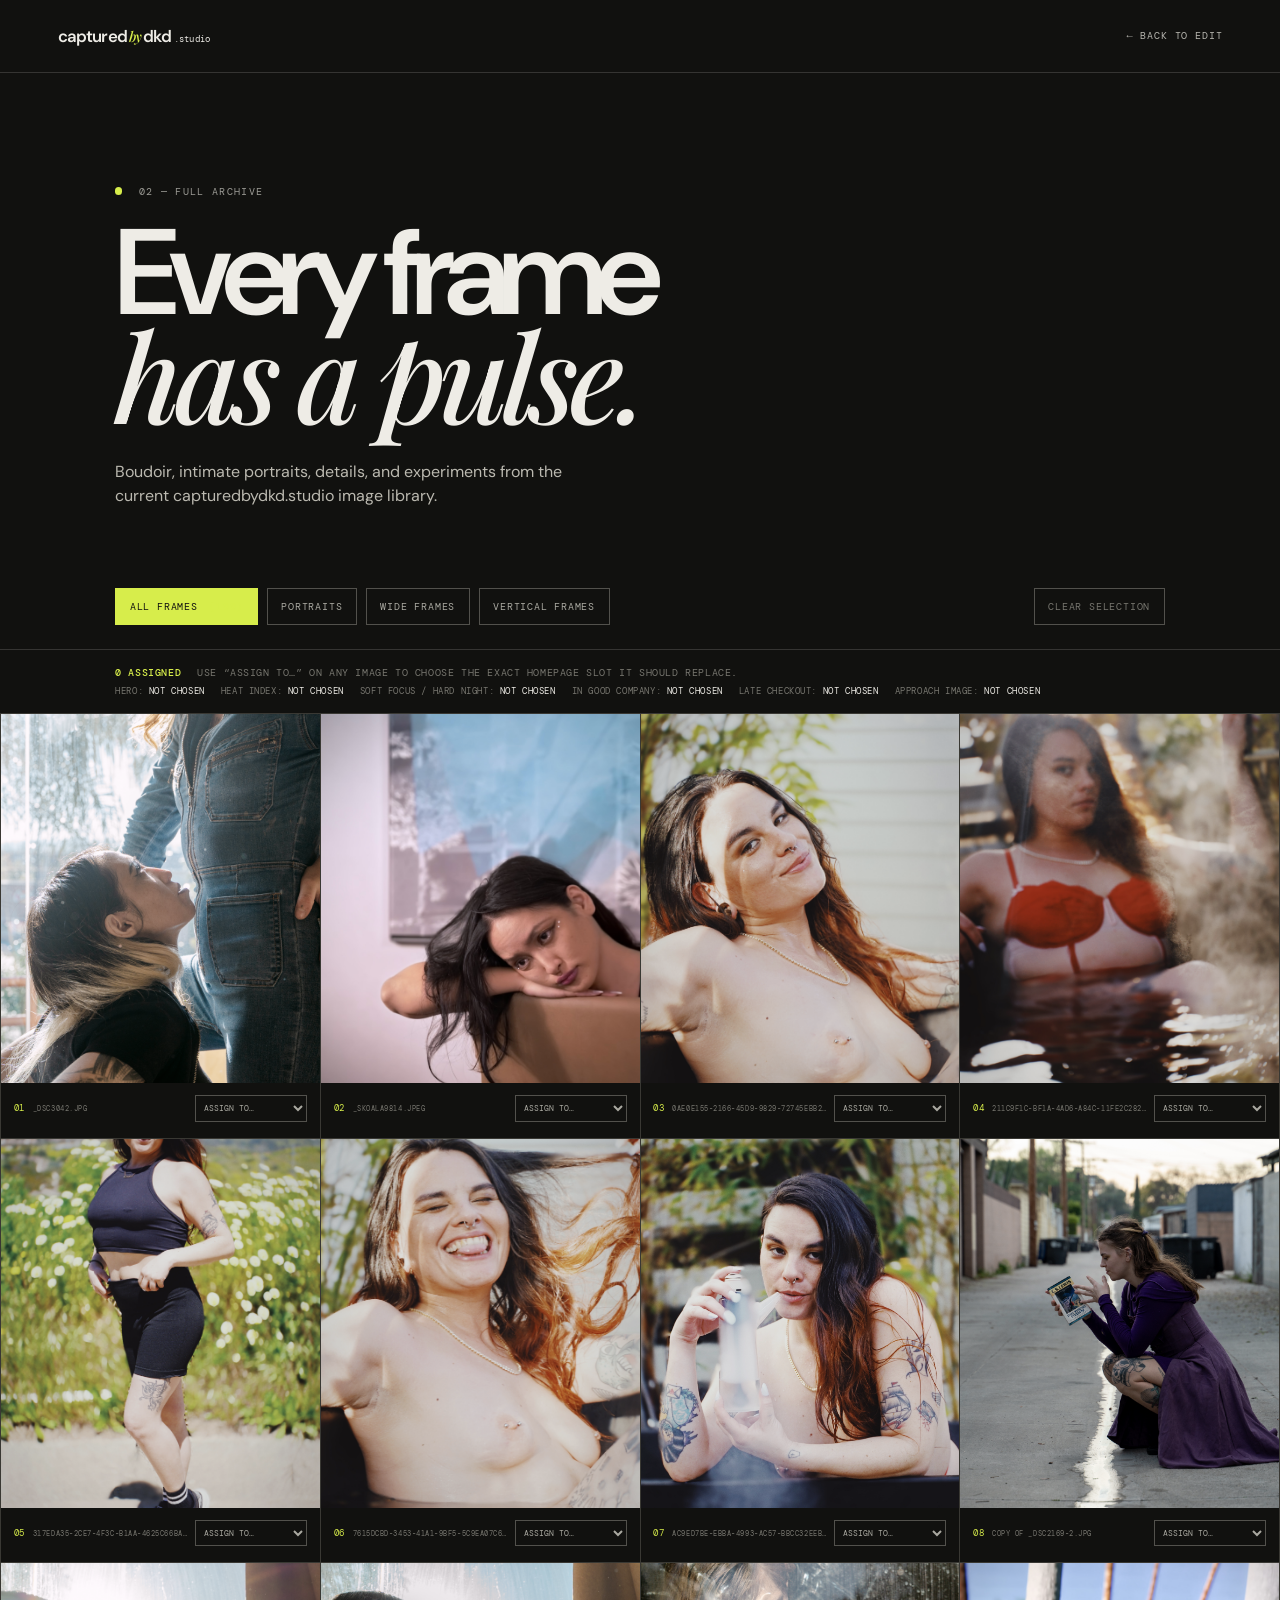
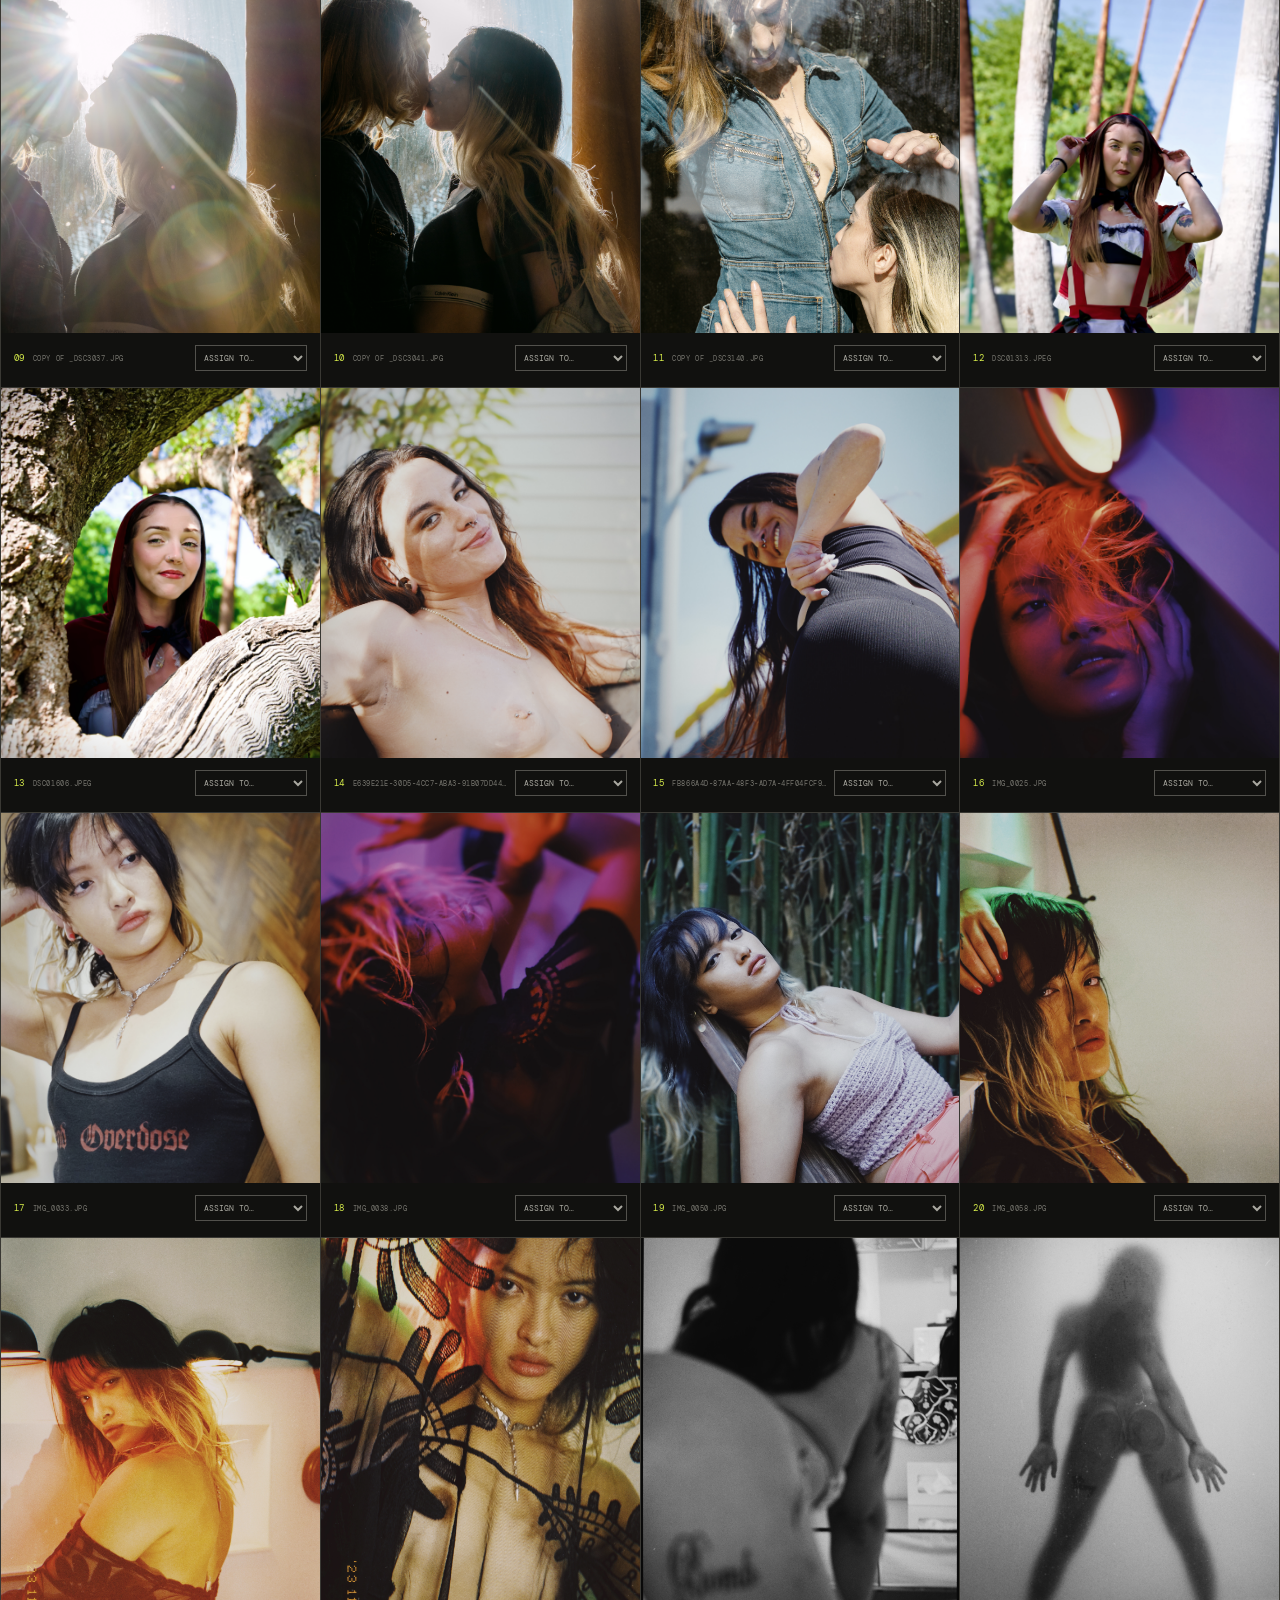
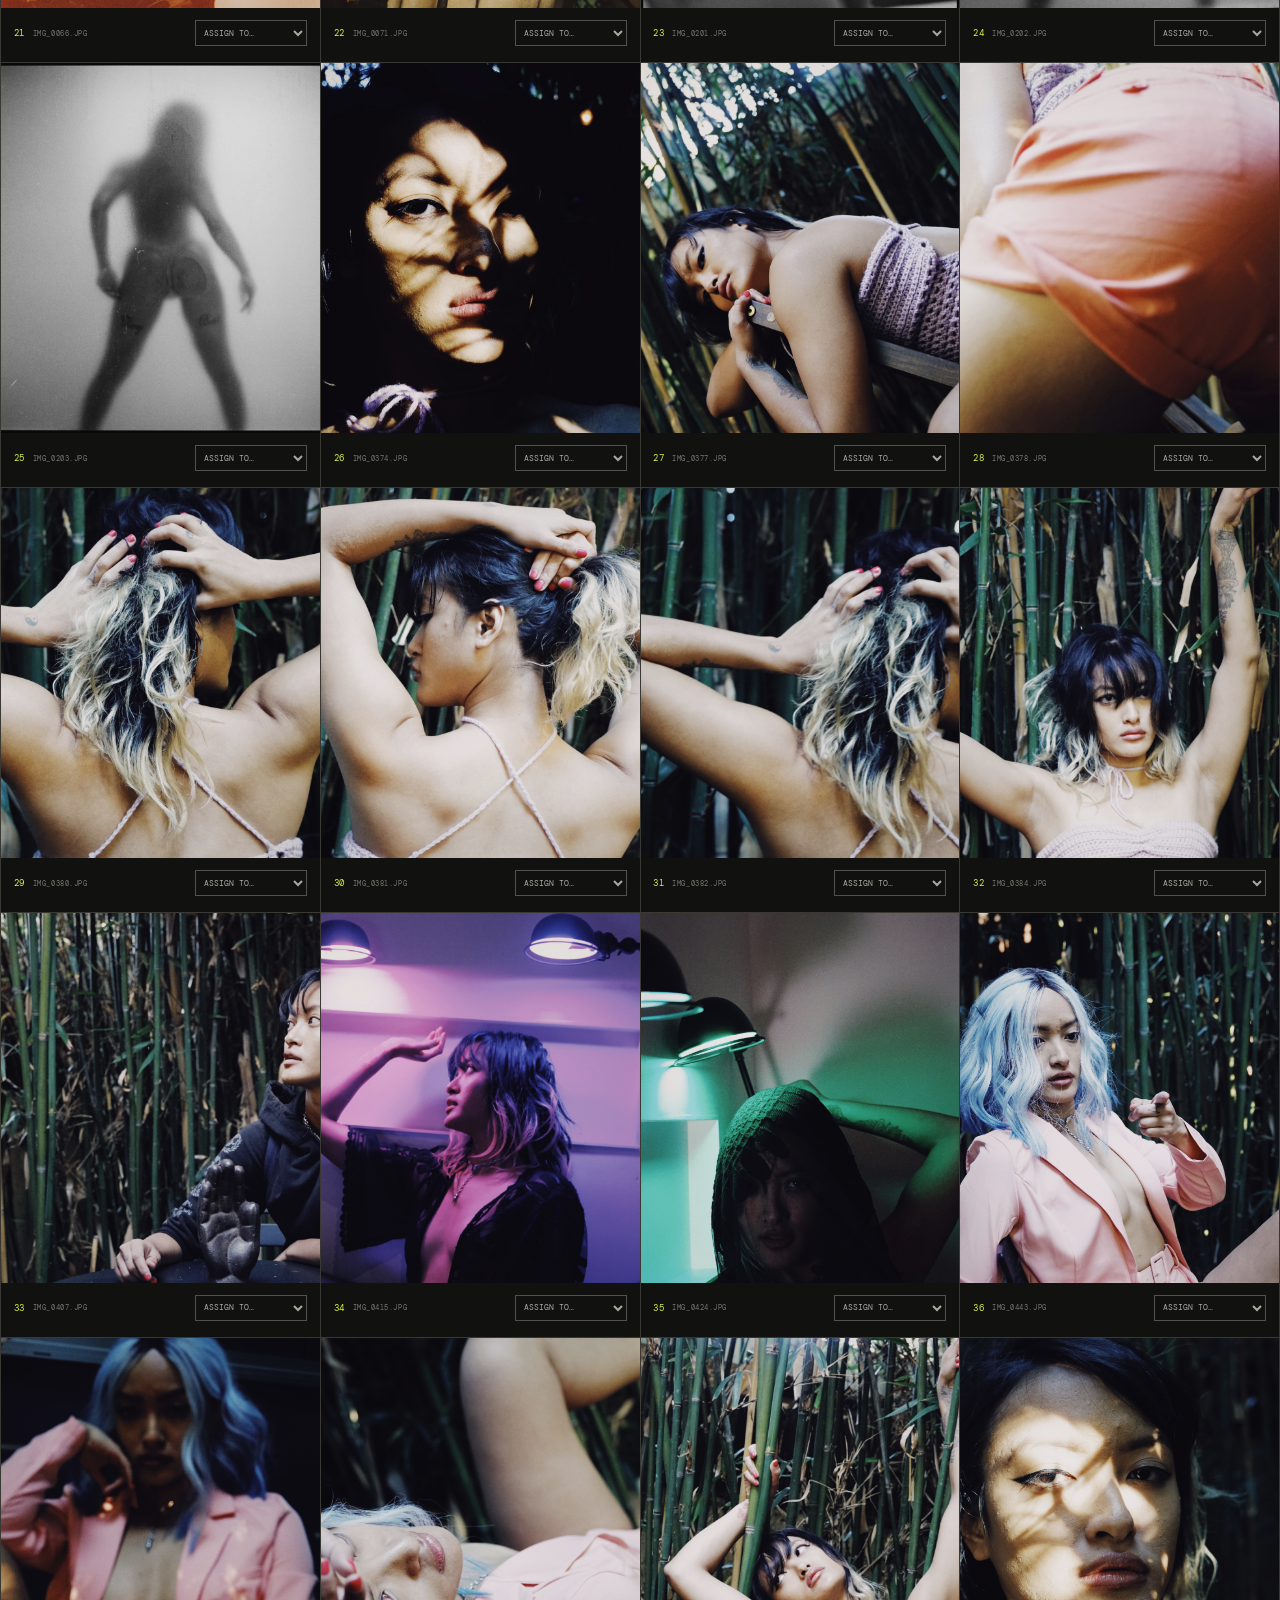
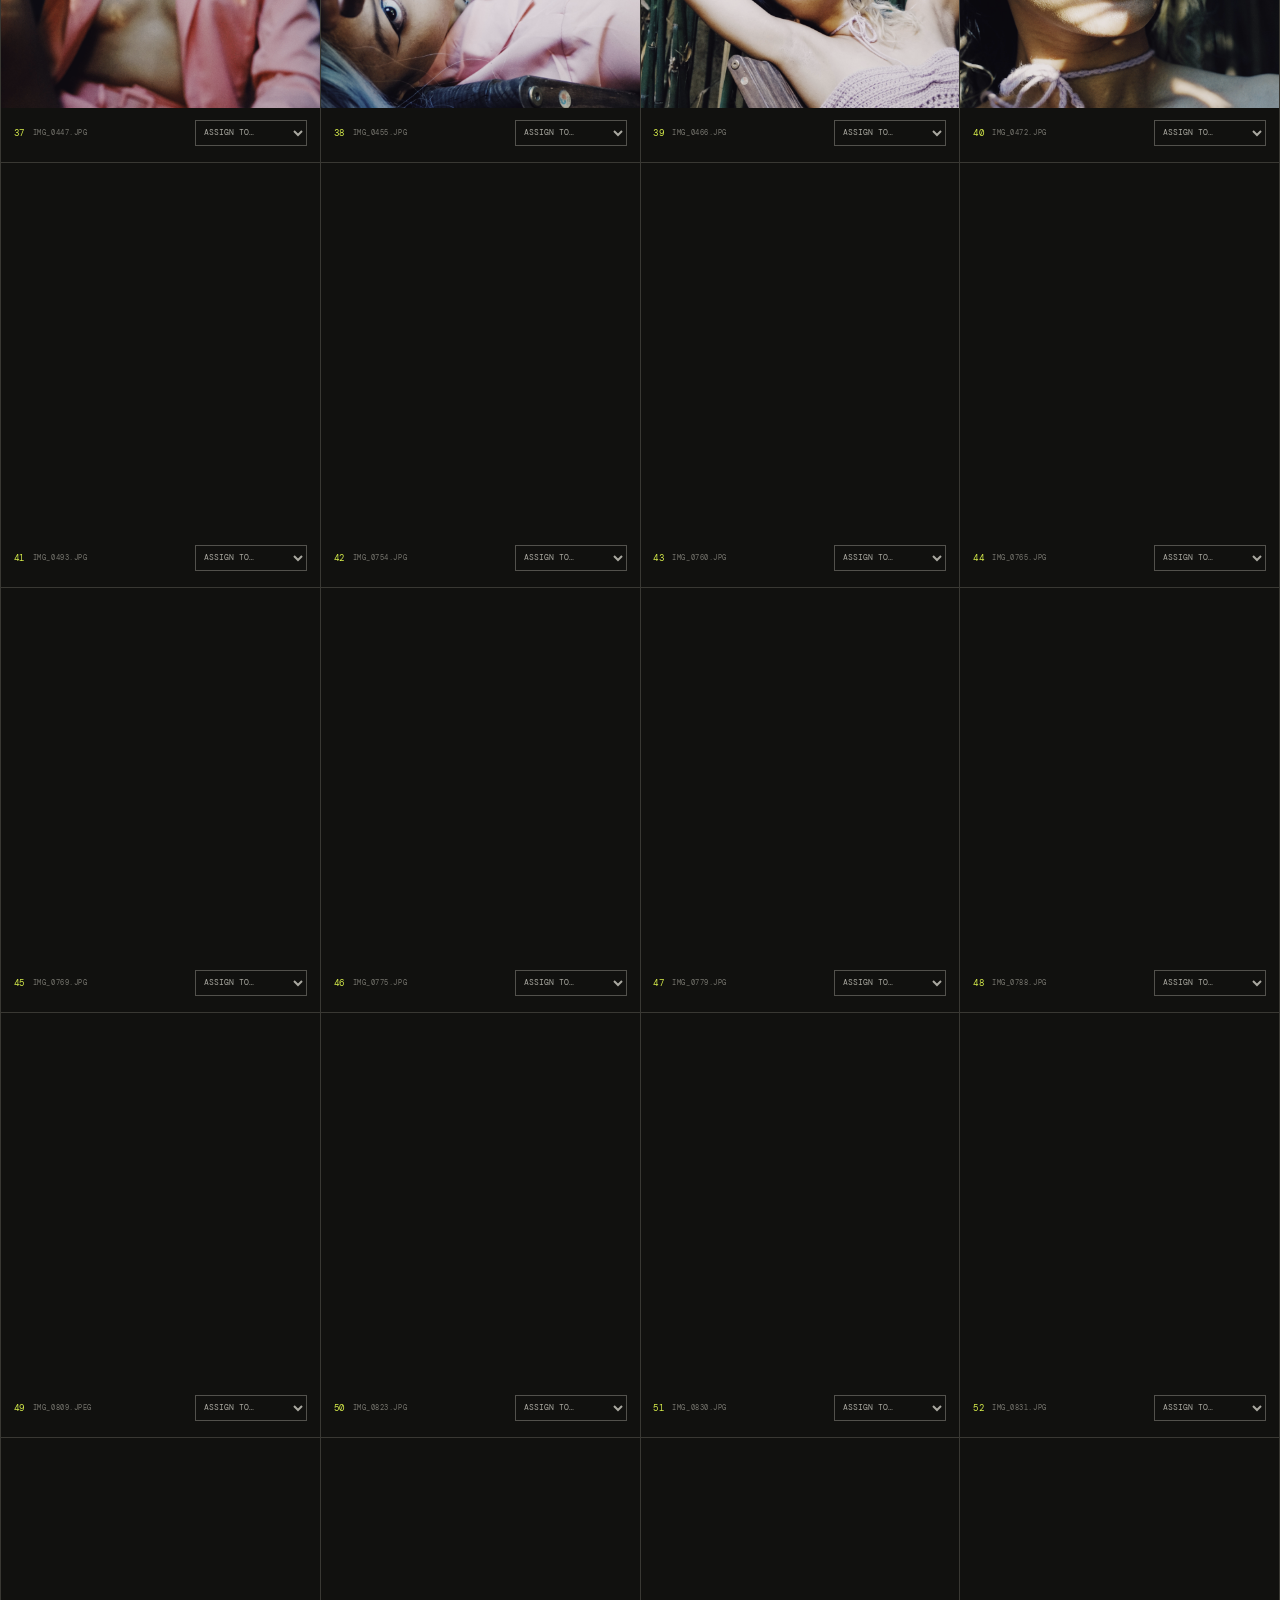
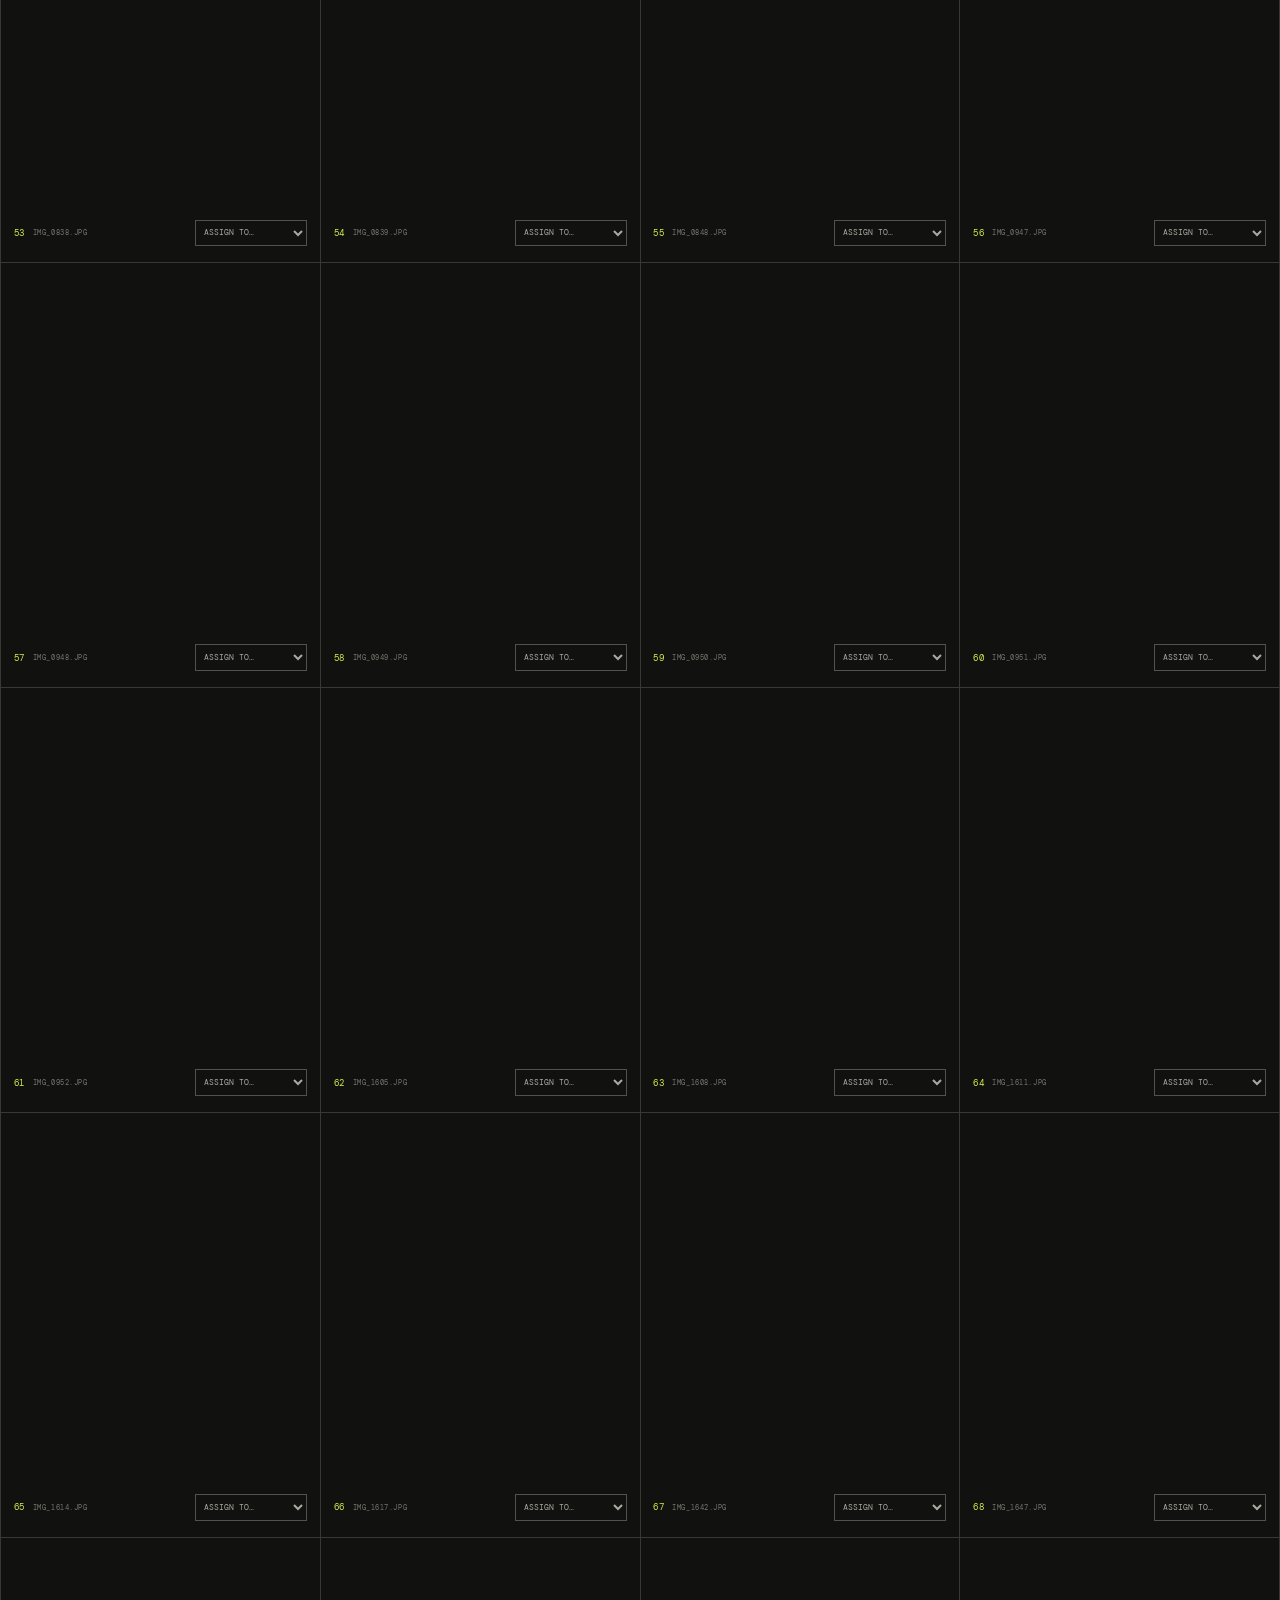
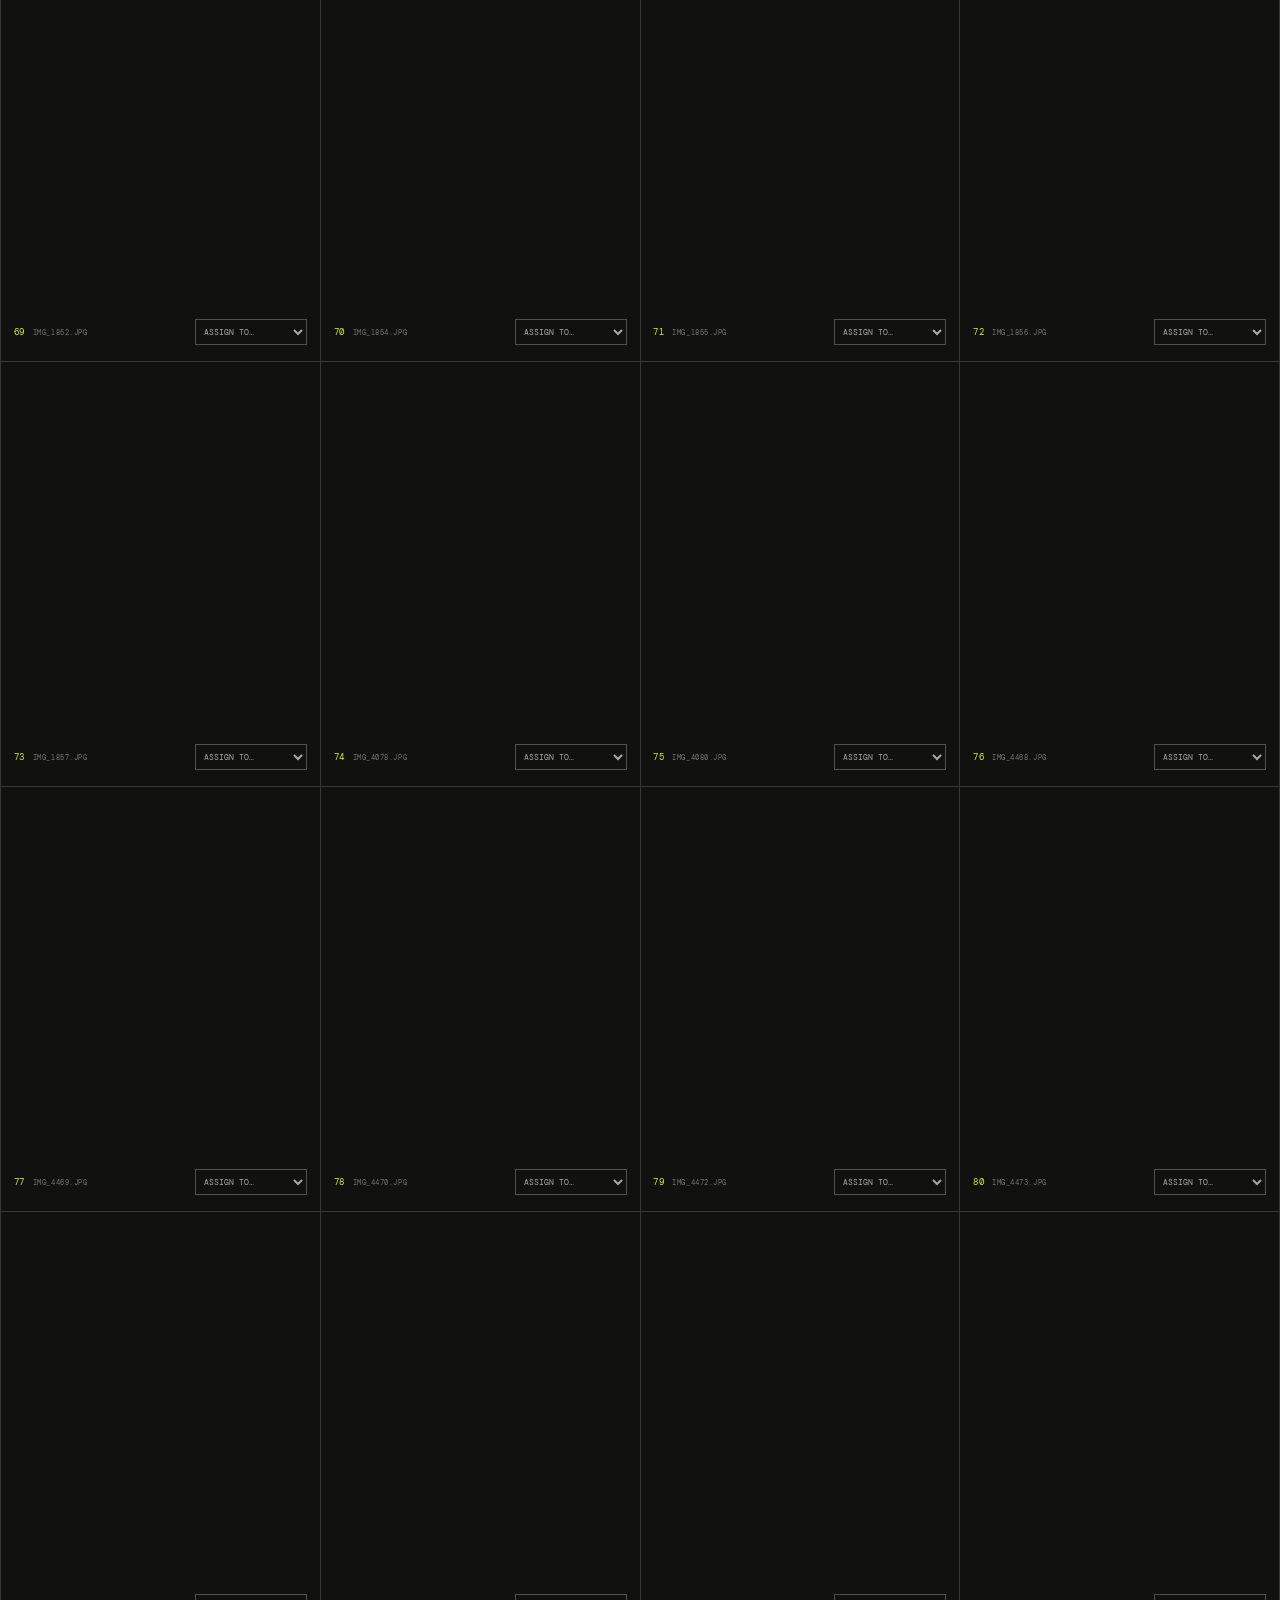
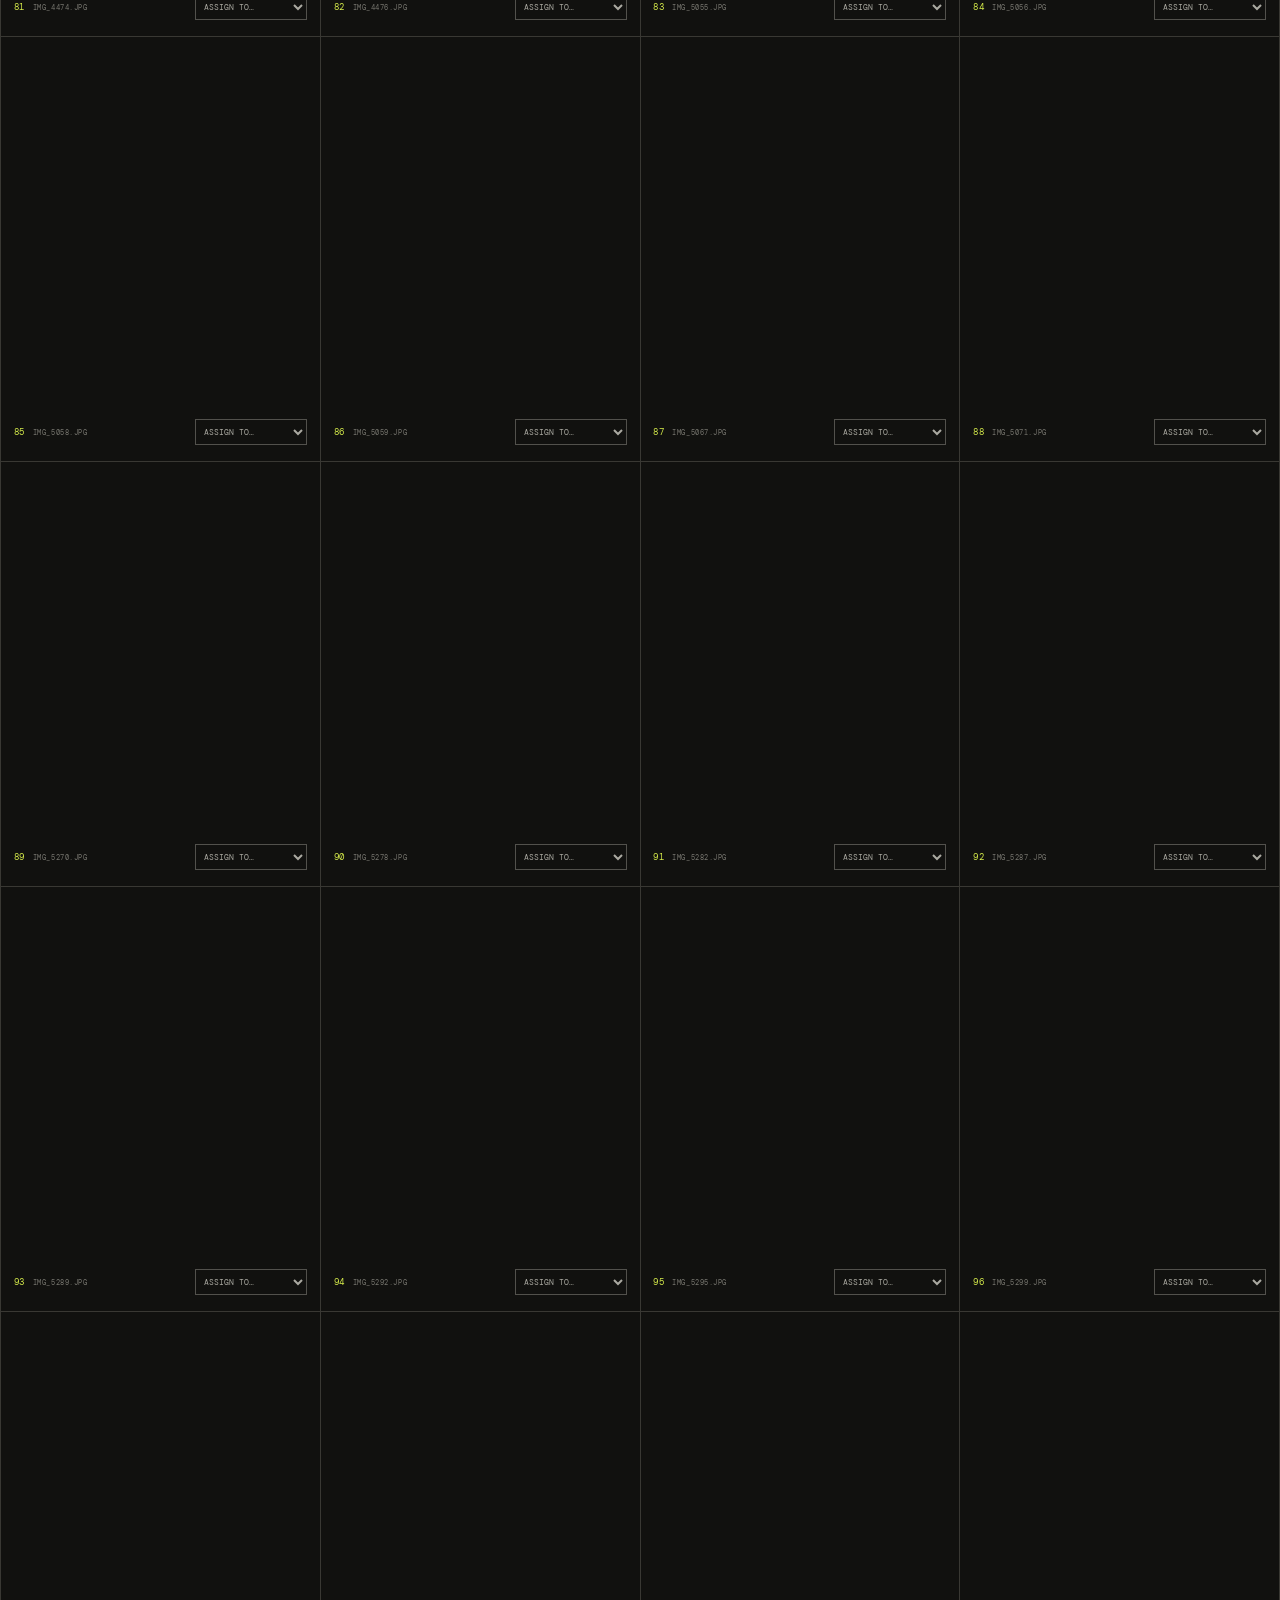
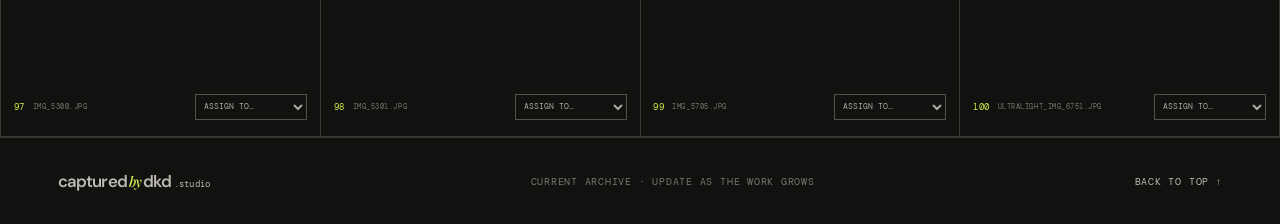
==== archive.html @ b2c1b3ea "Build capturedbydkd photography portfolio Co-authored-by: Copilot App <223556219+Copilot@users.norep" ====
<!doctype html>
<html lang="en">
  <head>
    <meta charset="UTF-8" />
    <meta name="viewport" content="width=device-width, initial-scale=1.0" />
    <meta name="description" content="The full capturedbydkd.studio photography archive." />
    <meta name="theme-color" content="#11110f" />
    <title>Archive — capturedbydkd.studio</title>
    <link rel="preconnect" href="https://fonts.googleapis.com" />
    <link rel="preconnect" href="https://fonts.gstatic.com" crossorigin />
    <link href="https://fonts.googleapis.com/css2?family=DM+Mono:wght@400;500&family=DM+Sans:wght@400;500;600;700&family=Playfair+Display:ital,wght@0,500;0,600;1,500;1,600&display=swap" rel="stylesheet" />
    <link rel="stylesheet" href="styles.css" />
  </head>
  <body class="archive-page">
    <header class="site-header archive-header">
      <a class="wordmark" href="index.html" aria-label="capturedbydkd.studio home"><span>captured</span><em>by</em><span>dkd</span><b>.studio</b></a>
      <a class="archive-back" href="index.html">← Back to edit</a>
    </header>
    <main>
      <section class="archive-intro">
        <p class="eyebrow"><span class="eyebrow-dot"></span> 02 — Full archive</p>
        <h1>Every frame<br /><i>has a pulse.</i></h1>
        <p>Boudoir, intimate portraits, details, and experiments from the current capturedbydkd.studio image library.</p>
      </section>
      <section class="archive-controls" aria-label="Archive filters">
        <button class="filter-button is-active" data-filter="all">All frames <span id="archive-count"></span></button>
        <button class="filter-button" data-filter="portrait">Portraits</button>
        <button class="filter-button" data-filter="wide">Wide frames</button>
        <button class="filter-button" data-filter="vertical">Vertical frames</button>
        <button class="selection-clear" type="button" id="clear-selection">Clear selection</button>
      </section>
      <div class="selection-bar" aria-live="polite"><strong id="selection-count">0 assigned</strong><span>Use “Assign to…” on any image to choose the exact homepage slot it should replace.</span><div id="slot-assignments"></div></div>
      <section id="archive-grid" class="archive-grid" aria-live="polite"></section>
    </main>
    <footer class="site-footer"><a class="wordmark" href="index.html"><span>captured</span><em>by</em><span>dkd</span><b>.studio</b></a><span class="archive-footer-note">Current archive · update as the work grows</span><a class="back-top" href="#">Back to top ↑</a></footer>
    <script src="archive-data.js"></script>
    <script src="archive.js"></script>
  </body>
</html>
---- styles.css ----
:root{--ink:#11110f;--paper:#eeece6;--muted:#9c9b95;--line:rgba(17,17,15,.16);--acid:#d7ed4b;--red:#d94d3d;--sans:"DM Sans",Arial,sans-serif;--mono:"DM Mono",monospace;--serif:"Playfair Display",Georgia,serif}
*{box-sizing:border-box}html{scroll-behavior:smooth}body{margin:0;background:var(--paper);color:var(--ink);font-family:var(--sans)}a{color:inherit;text-decoration:none}button{font:inherit}.skip-link{position:absolute;left:1rem;top:-4rem;z-index:20;padding:.8rem 1rem;background:var(--acid);color:var(--ink)}.skip-link:focus{top:1rem}
.site-header{display:flex;align-items:center;justify-content:space-between;padding:1.55rem 4.5vw;position:absolute;inset:0 0 auto;z-index:10;color:var(--paper);mix-blend-mode:difference}.wordmark{display:inline-flex;align-items:baseline;gap:.12em;font-size:1.05rem;font-weight:600;letter-spacing:-.05em}.wordmark em{color:var(--acid);font-family:var(--serif);font-size:.85em;font-weight:500}.wordmark b{font-family:var(--mono);font-size:.55em;font-weight:400;letter-spacing:.03em;margin-left:.1em}.site-nav{display:flex;align-items:center;gap:2rem;font:.67rem var(--mono);text-transform:uppercase;letter-spacing:.08em}.site-nav a{transition:color .25s ease}.site-nav a:hover,.site-nav a:focus-visible{color:var(--acid)}.nav-cta{border-bottom:1px solid currentColor;padding-bottom:.35rem}.nav-cta span{color:var(--acid);font-size:1rem;margin-left:.3rem}.menu-toggle{display:none;background:none;border:0;color:var(--paper);font:.7rem var(--mono);text-transform:uppercase}.menu-toggle i{display:inline-block;width:1.1rem;height:1px;background:currentColor;vertical-align:middle;margin-left:.5rem}
.hero{position:relative;min-height:100vh;display:grid;grid-template-columns:minmax(0,1fr) minmax(18rem,.85fr);align-items:center;padding:8rem 9vw 5rem;background:var(--ink);color:var(--paper);overflow:hidden}.hero:before{content:"";position:absolute;width:52vw;height:52vw;border:1px solid rgba(238,236,230,.16);border-radius:50%;left:-19vw;top:12%}.hero-copy{position:relative;z-index:2;padding-top:3rem}.eyebrow{font:.65rem var(--mono);text-transform:uppercase;letter-spacing:.13em;color:var(--muted);margin:0 0 1.6rem}.hero .eyebrow{color:#b7b6af}.eyebrow-dot{width:.45rem;height:.45rem;display:inline-block;border-radius:50%;background:var(--acid);margin-right:.55rem}h1,h2,p{margin-top:0}h1{font-size:clamp(4rem,9.5vw,9rem);line-height:.83;letter-spacing:-.08em;font-weight:600;margin-bottom:2rem}h1 i,h2 i{font-family:var(--serif);font-weight:500;letter-spacing:-.06em}.hero-intro{max-width:20rem;color:#bbb9b0;font-size:1rem;line-height:1.55;margin-bottom:2.8rem}.text-link{font:.68rem var(--mono);text-transform:uppercase;letter-spacing:.1em;border-bottom:1px solid #67665f;padding-bottom:.65rem}.text-link span{color:var(--acid);margin-left:.7rem;font-size:1.1rem}.hero-image-wrap{position:relative;height:min(72vh,42rem);z-index:1}.hero-image{width:100%;height:100%;background:linear-gradient(120deg,rgba(20,18,18,.25),rgba(20,18,18,.02)),url("assets/archive/DSC01313.jpeg") center/cover;filter:saturate(.8)}.hero-image-note{position:absolute;right:-2.3rem;bottom:1.5rem;color:var(--paper);font:.6rem/1.6 var(--mono);letter-spacing:.08em;text-transform:uppercase;transform:rotate(90deg);transform-origin:right bottom}.hero-image-note span{color:#bbb9b0}.hero-stamp{position:absolute;right:3.8vw;bottom:2.8rem;color:var(--acid);font:1.4rem/.8 var(--serif);font-style:italic;text-align:center;transform:rotate(-12deg)}.hero-stamp span{font:.55rem var(--mono);font-style:normal;letter-spacing:.1em}
.ticker{overflow:hidden;background:var(--acid);color:var(--ink);white-space:nowrap;padding:.85rem 0}.ticker-track{width:max-content;display:flex;align-items:center;gap:2rem;animation:marquee 26s linear infinite;font:.67rem var(--mono);letter-spacing:.13em}.ticker-track b{font-size:1rem;font-weight:400}@keyframes marquee{to{transform:translateX(-50%)}}
.section{padding:9rem 9vw}.work-section{background:var(--paper)}.section-heading{display:grid;grid-template-columns:1fr 1.5fr .8fr;align-items:end;gap:3rem;margin-bottom:4.5rem}h2{font-size:clamp(2.6rem,5.5vw,5.6rem);line-height:.92;letter-spacing:-.075em;font-weight:600;margin:0}.section-deck{max-width:15rem;color:#65645e;font-size:.95rem;line-height:1.5;margin:0 0 .4rem}.gallery-grid{display:grid;grid-template-columns:.9fr 1.35fr;gap:5rem 1.5rem;align-items:start}.gallery-card{display:block}.gallery-card--wide{margin-top:7rem}.gallery-card--offset{margin-top:1rem}.gallery-card--square{width:75%}.gallery-image{position:relative;overflow:hidden;background-position:center;background-size:cover;filter:saturate(.78);transition:transform .6s cubic-bezier(.2,.8,.2,1),filter .4s ease}.gallery-card:hover .gallery-image,.gallery-card:focus-visible .gallery-image{transform:scale(.98);filter:saturate(1)}.gallery-card--tall .gallery-image{aspect-ratio:.75}.gallery-card--wide .gallery-image{aspect-ratio:1.55}.gallery-card--square .gallery-image{aspect-ratio:1}.image-01{background-image:url("assets/archive/IMG_0025.JPG")}.image-02{background-image:url("assets/archive/IMG_0202.JPG")}.image-03{background-image:url("assets/archive/IMG_1647.JPG")}.image-04{background-image:url("assets/archive/IMG_5059.JPG")}.gallery-meta{display:grid;grid-template-columns:2rem 1fr auto;gap:.5rem;align-items:baseline;padding-top:1rem;border-top:1px solid var(--line);margin-top:.8rem}.gallery-meta span,.gallery-meta small,.gallery-note,.approach-details span{font:.59rem var(--mono);text-transform:uppercase;letter-spacing:.07em;color:#77766f}.gallery-meta strong{font-size:.9rem;font-weight:600}.gallery-meta small{text-align:right}.gallery-note{margin:4rem 0 0;color:#77766f}.gallery-note span{color:var(--red)}
.approach-section{display:grid;grid-template-columns:.5fr 1.2fr .8fr;gap:2rem;background:#d7d4cb}.approach-index{font:.7rem var(--mono);color:#77766f}.approach-content h2{margin-bottom:3rem}.approach-body{max-width:28rem;display:grid;grid-template-columns:1.25fr 1fr;gap:2.4rem;color:#5e5d57;line-height:1.5;font-size:.95rem}.approach-body .lead{color:var(--ink);font-size:1.15rem;line-height:1.4}.approach-details{margin-top:4rem;display:flex;gap:2rem;flex-wrap:wrap}.approach-details div{display:grid;gap:.4rem}.approach-details strong{font-size:.75rem;font-weight:600}.approach-image{min-height:32rem;background:url("assets/archive/IMG_0949.JPG") center/cover;filter:grayscale(1)}
.links-section{display:grid;grid-template-columns:.8fr 1.2fr;gap:8vw}.link-list{border-top:1px solid var(--line)}.content-link{display:grid;grid-template-columns:2.5rem 1fr 1rem;gap:1rem;padding:1.5rem 0;border-bottom:1px solid var(--line);align-items:center}.content-link>span{font:.6rem var(--mono);color:#77766f}.content-link strong{display:block;font-size:1rem;margin-bottom:.28rem}.content-link small{color:#77766f;font:.65rem var(--mono)}.content-link>b{font-size:1rem;font-weight:400}.placeholder-link{cursor:not-allowed}.placeholder-link>b,.placeholder-link strong{color:#77766f}
.contact-section{position:relative;overflow:hidden;padding:9rem 9vw 8rem;background:var(--ink);color:var(--paper)}.contact-section .eyebrow{color:#b7b6af}.contact-section h2{position:relative;z-index:1;max-width:52rem;margin-bottom:2.2rem}.contact-section>p:not(.eyebrow):not(.contact-note){position:relative;z-index:1;max-width:22rem;color:#bbb9b0;line-height:1.5}.contact-orbit{position:absolute;width:45rem;height:45rem;border:1px solid rgba(238,236,230,.16);border-radius:50%;right:-12rem;top:-7rem}.contact-orbit:after{content:"";position:absolute;inset:4rem;border:1px solid rgba(238,236,230,.1);border-radius:50%}.button{display:inline-flex;gap:1rem;align-items:center;margin-top:1.5rem;padding:1rem 1.2rem;font:.68rem var(--mono);text-transform:uppercase;letter-spacing:.1em}.button-light{position:relative;z-index:1;background:var(--acid);color:var(--ink);transition:transform .25s ease,background .25s ease}.button-light:hover,.button-light:focus-visible{transform:translateY(-3px);background:#efff82}.button span{font-size:1rem}.contact-note{position:absolute;right:9vw;bottom:8rem;color:#77766f;font:.63rem/1.5 var(--mono)}.site-footer{display:flex;justify-content:space-between;align-items:center;padding:2rem 4.5vw;background:var(--ink);color:#bbb9b0;border-top:1px solid rgba(238,236,230,.16)}.footer-brand{display:flex;align-items:center;gap:.55rem;color:#77766f;font:.55rem var(--mono);letter-spacing:.08em;text-transform:uppercase}.footer-brand img{width:1.55rem;height:1.55rem;object-fit:contain;filter:invert(1);opacity:.75}.footer-meta{display:flex;gap:2rem;color:#77766f;font:.6rem var(--mono);text-transform:uppercase;letter-spacing:.08em}.back-top{font:.6rem var(--mono);text-transform:uppercase;letter-spacing:.08em}
@media(max-width:800px){.site-header{padding:1.25rem 1.25rem}.menu-toggle{display:block;position:relative;z-index:12}.site-nav{display:none;position:absolute;inset:0;min-height:100vh;background:var(--ink);padding:7rem 1.25rem 2rem;flex-direction:column;align-items:flex-start;gap:1.6rem;font-size:.8rem}.site-nav.is-open{display:flex}.hero{display:block;min-height:auto;padding:8rem 1.25rem 4rem}.hero:before{width:80vw;height:80vw;left:-40vw;top:5%}.hero-copy{padding-top:3rem}h1{font-size:clamp(4rem,18vw,7rem)}.hero-image-wrap{height:67vh;margin-top:4rem}.hero-image-note{right:-1.5rem}.hero-stamp{right:1.2rem;bottom:1.4rem}.section{padding:5rem 1.25rem}.section-heading,.approach-section,.links-section{display:block}.section-heading h2{margin-bottom:1.6rem}.gallery-grid{display:block}.gallery-card,.gallery-card--square{width:100%;margin:0 0 3.5rem}.gallery-card--wide{margin-top:0}.gallery-meta{grid-template-columns:2rem 1fr}.gallery-meta small{grid-column:2;text-align:left}.approach-index{margin-bottom:2rem}.approach-body{display:block}.approach-body .lead{margin-bottom:1.5rem}.approach-details{margin-top:2.5rem;display:grid;gap:1rem}.approach-image{min-height:24rem;margin-top:3rem}.links-section h2{margin-bottom:3rem}.contact-section{padding:5rem 1.25rem 7rem}.contact-note{position:static;margin-top:3rem}.contact-orbit{width:28rem;height:28rem;right:-14rem;top:8rem}.site-footer{align-items:flex-start;flex-direction:column;gap:1.4rem;padding:1.5rem 1.25rem}.footer-meta{flex-direction:column;gap:.45rem}}
@media(prefers-reduced-motion:reduce){html{scroll-behavior:auto}*,*::before,*::after{animation-duration:.01ms!important;transition-duration:.01ms!important}}

.archive-page{background:var(--ink);color:var(--paper)}.archive-header{position:relative;mix-blend-mode:normal}.archive-back{font:.65rem var(--mono);letter-spacing:.08em;text-transform:uppercase;color:#b7b6af}.archive-back:hover,.archive-back:focus-visible{color:var(--acid)}.archive-intro{padding:7rem 9vw 4rem;border-top:1px solid rgba(238,236,230,.16)}.archive-intro h1{max-width:45rem;margin-bottom:1.6rem}.archive-intro>p:last-child{max-width:28rem;color:#bbb9b0;line-height:1.5}.archive-controls{display:flex;gap:.55rem;flex-wrap:wrap;padding:0 9vw 1.5rem;border-bottom:1px solid rgba(238,236,230,.16)}.filter-button,.selection-clear{border:1px solid #52514c;background:transparent;color:#aaa9a1;padding:.7rem .85rem;font:.62rem var(--mono);letter-spacing:.08em;text-transform:uppercase;cursor:pointer}.filter-button span{color:var(--acid);margin-left:.3rem}.filter-button:hover,.filter-button:focus-visible,.filter-button.is-active{background:var(--acid);border-color:var(--acid);color:var(--ink)}.selection-clear{margin-left:auto;color:#77766f}.selection-clear:hover,.selection-clear:focus-visible{color:var(--paper);border-color:var(--paper)}.selection-bar{display:grid;grid-template-columns:auto 1fr;gap:.35rem 1rem;padding:1rem 9vw;color:#77766f;font:.62rem var(--mono);text-transform:uppercase;letter-spacing:.06em}.selection-bar strong{color:var(--acid);font-weight:500}.selection-bar span{align-self:center}.selection-bar div{grid-column:1/-1;display:flex;gap:1rem;flex-wrap:wrap;color:#77766f}.selection-bar div span{font-size:.56rem}.selection-bar div b{color:var(--paper);font-weight:400}.archive-grid{display:grid;grid-template-columns:repeat(4,1fr);gap:1px;background:#393833;padding:1px}.archive-card{margin:0;background:var(--ink);overflow:hidden}.archive-card.is-selected{outline:2px solid var(--acid);outline-offset:-2px}.archive-card img{display:block;width:100%;aspect-ratio:1/1.16;object-fit:cover;filter:saturate(.8);transition:filter .3s ease,transform .5s ease}.archive-card:hover img{filter:saturate(1);transform:scale(1.025)}.archive-card figcaption{display:grid;grid-template-columns:auto 1fr auto;gap:.5rem;align-items:center;padding:.75rem .8rem 1rem;color:#77766f;font:.56rem var(--mono);text-transform:uppercase;letter-spacing:.06em}.archive-card figcaption span{color:var(--acid)}.archive-card figcaption small{overflow:hidden;text-overflow:ellipsis;white-space:nowrap}.archive-card figcaption select{max-width:7rem;border:1px solid #52514c;background:var(--ink);color:#aaa9a1;padding:.35rem .25rem;font:.52rem var(--mono);text-transform:uppercase;cursor:pointer}.archive-footer-note{color:#77766f;font:.6rem var(--mono);text-transform:uppercase;letter-spacing:.08em}
.stories-section{background:#d7d4cb}.story-grid{display:grid;grid-template-columns:1.35fr .8fr .8fr;gap:1rem}.story-card{display:flex;flex-direction:column;gap:1rem}.story-card--large{grid-row:span 2}.story-image{min-height:18rem;background-position:center;background-size:cover;filter:saturate(.8);transition:filter .3s ease,transform .5s ease}.story-card--large .story-image{min-height:38rem}.story-card:hover .story-image,.story-card:focus-visible .story-image{filter:saturate(1);transform:translateY(-4px)}.story-image--one{background-image:url("assets/archive/DSC01313.jpeg")}.story-image--two{background-image:url("assets/archive/IMG_0066.JPG")}.story-image--three{background-image:url("assets/archive/IMG_0765.JPG")}.story-card div:last-child{display:grid;gap:.45rem}.story-card span{font:.58rem var(--mono);color:#77766f;text-transform:uppercase;letter-spacing:.08em}.story-card strong{font-size:.95rem;line-height:1.2}.services-section{background:var(--paper)}.service-grid{display:grid;grid-template-columns:repeat(3,1fr);gap:1rem;border-top:1px solid var(--line);border-bottom:1px solid var(--line);margin-top:4rem}.service-grid article{padding:1.5rem 1rem 2rem 0;border-right:1px solid var(--line)}.service-grid article:last-child{border-right:0;padding-left:1rem}.service-grid span{font:.6rem var(--mono);color:var(--red)}.service-grid h3{font-size:1.25rem;letter-spacing:-.04em;margin:2.5rem 0 1rem}.service-grid p{max-width:16rem;color:#65645e;line-height:1.5;font-size:.88rem}.privacy-note{display:flex;justify-content:space-between;gap:2rem;padding-top:1.5rem;font-size:.82rem}.privacy-note strong{font-weight:600}.privacy-note span{max-width:28rem;color:#65645e}.lightbox{position:fixed;inset:0;z-index:30;display:grid;place-items:center;padding:4vw;background:rgba(17,17,15,.96);opacity:0;pointer-events:none;transition:opacity .25s ease}.lightbox.is-open{opacity:1;pointer-events:auto}.lightbox img{max-width:min(90vw,75rem);max-height:88vh;object-fit:contain}.lightbox-close{position:absolute;right:2rem;top:1.25rem;border:0;background:transparent;color:var(--paper);font-size:2.25rem;line-height:1;cursor:pointer}.lightbox-close:hover,.lightbox-close:focus-visible{color:var(--acid)}
@media(max-width:800px){.archive-intro{padding:5rem 1.25rem 3rem}.archive-controls{padding:0 1.25rem 1.5rem}.selection-bar{padding:1rem 1.25rem;display:block}.selection-bar span{display:block;margin-top:.5rem}.selection-bar div{margin-top:.7rem;display:grid;gap:.35rem}.archive-grid{grid-template-columns:repeat(2,1fr)}.archive-header{padding:1.25rem}.archive-footer-note{line-height:1.5}.archive-card figcaption{grid-template-columns:1fr auto}.archive-card figcaption span{grid-column:1/-1}.archive-card figcaption small{grid-column:1}.archive-card figcaption select{grid-column:2;grid-row:2;max-width:100%}}
@media(max-width:800px){.story-grid{display:block}.story-card,.story-card--large{margin-bottom:3rem}.story-image,.story-card--large .story-image{min-height:24rem}.service-grid{display:block;margin-top:2.5rem}.service-grid article,.service-grid article:last-child{border-right:0;border-bottom:1px solid var(--line);padding:1.5rem 0}.service-grid article:last-child{border-bottom:0}.service-grid h3{margin:1rem 0 .75rem}.privacy-note{display:block}.privacy-note span{display:block;margin-top:.75rem}.lightbox{padding:1rem}.lightbox img{max-width:96vw;max-height:82vh}.lightbox-close{right:1rem;top:.7rem}}
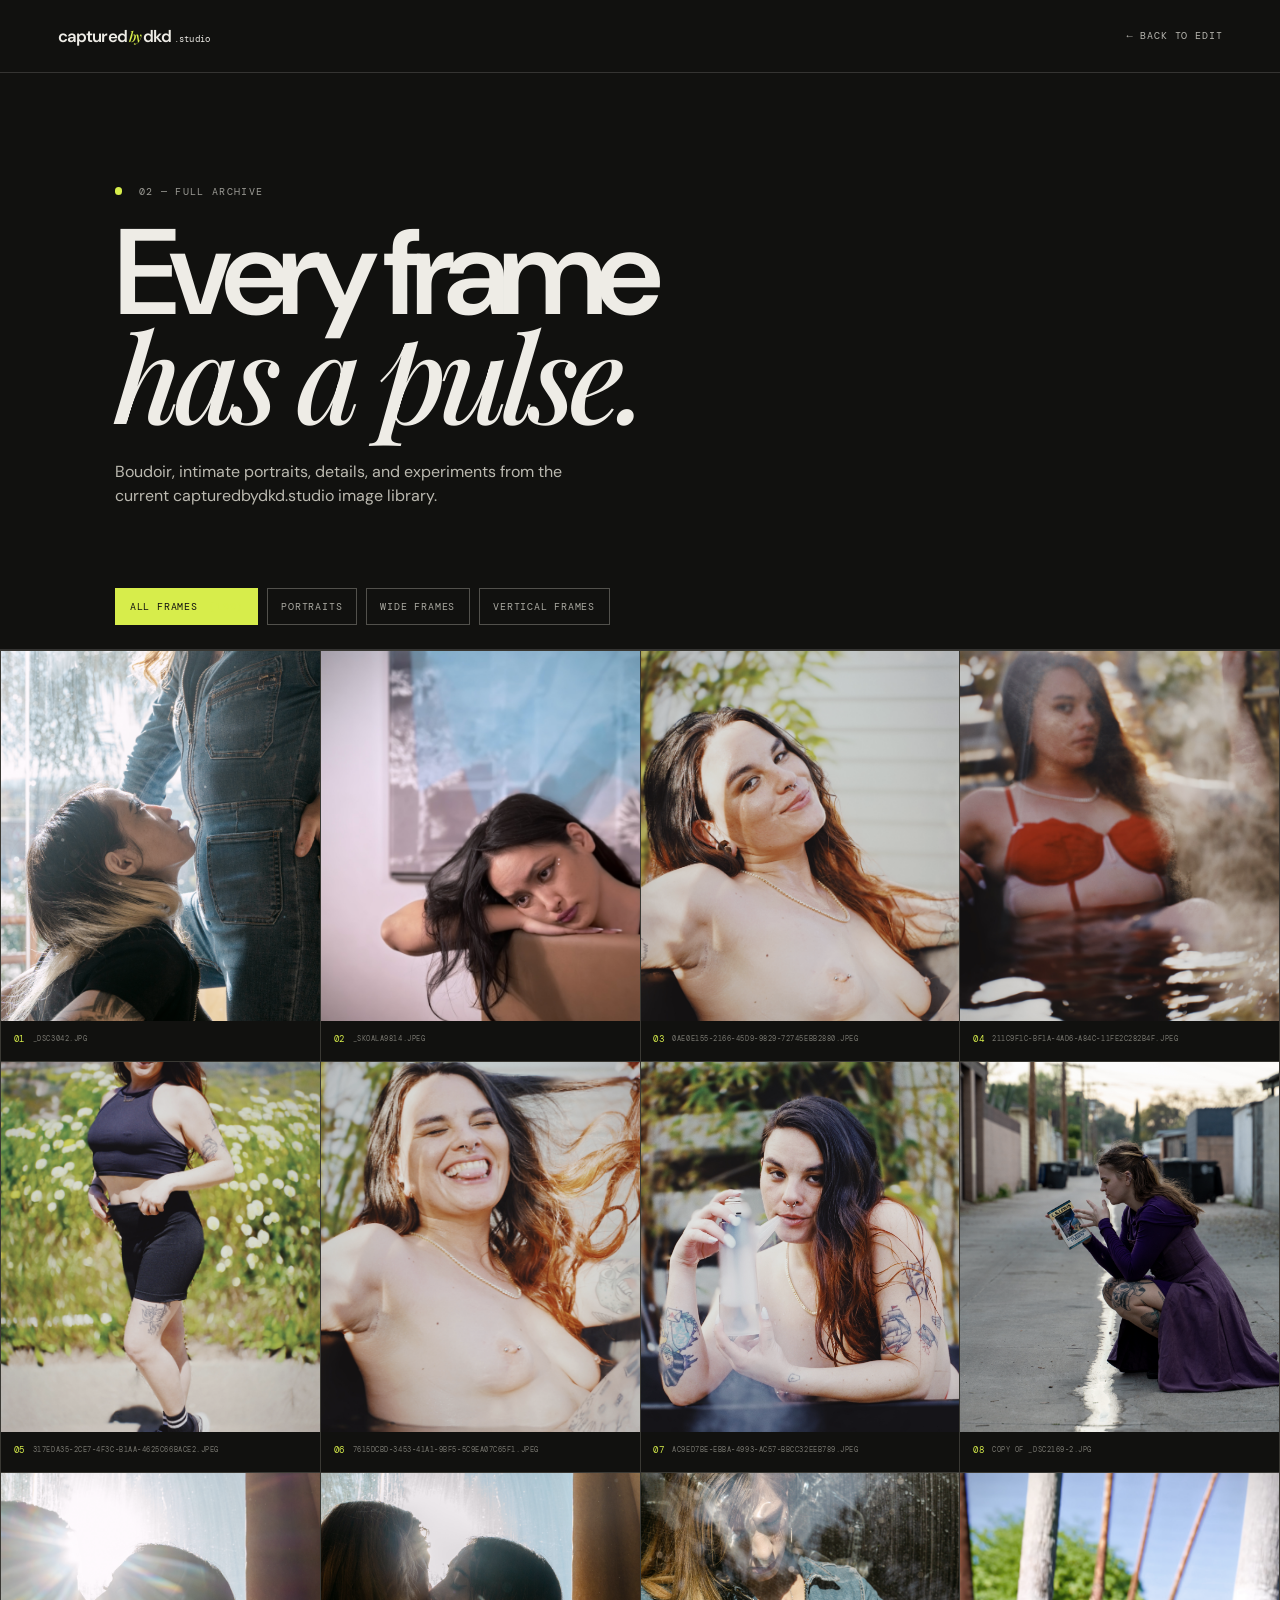
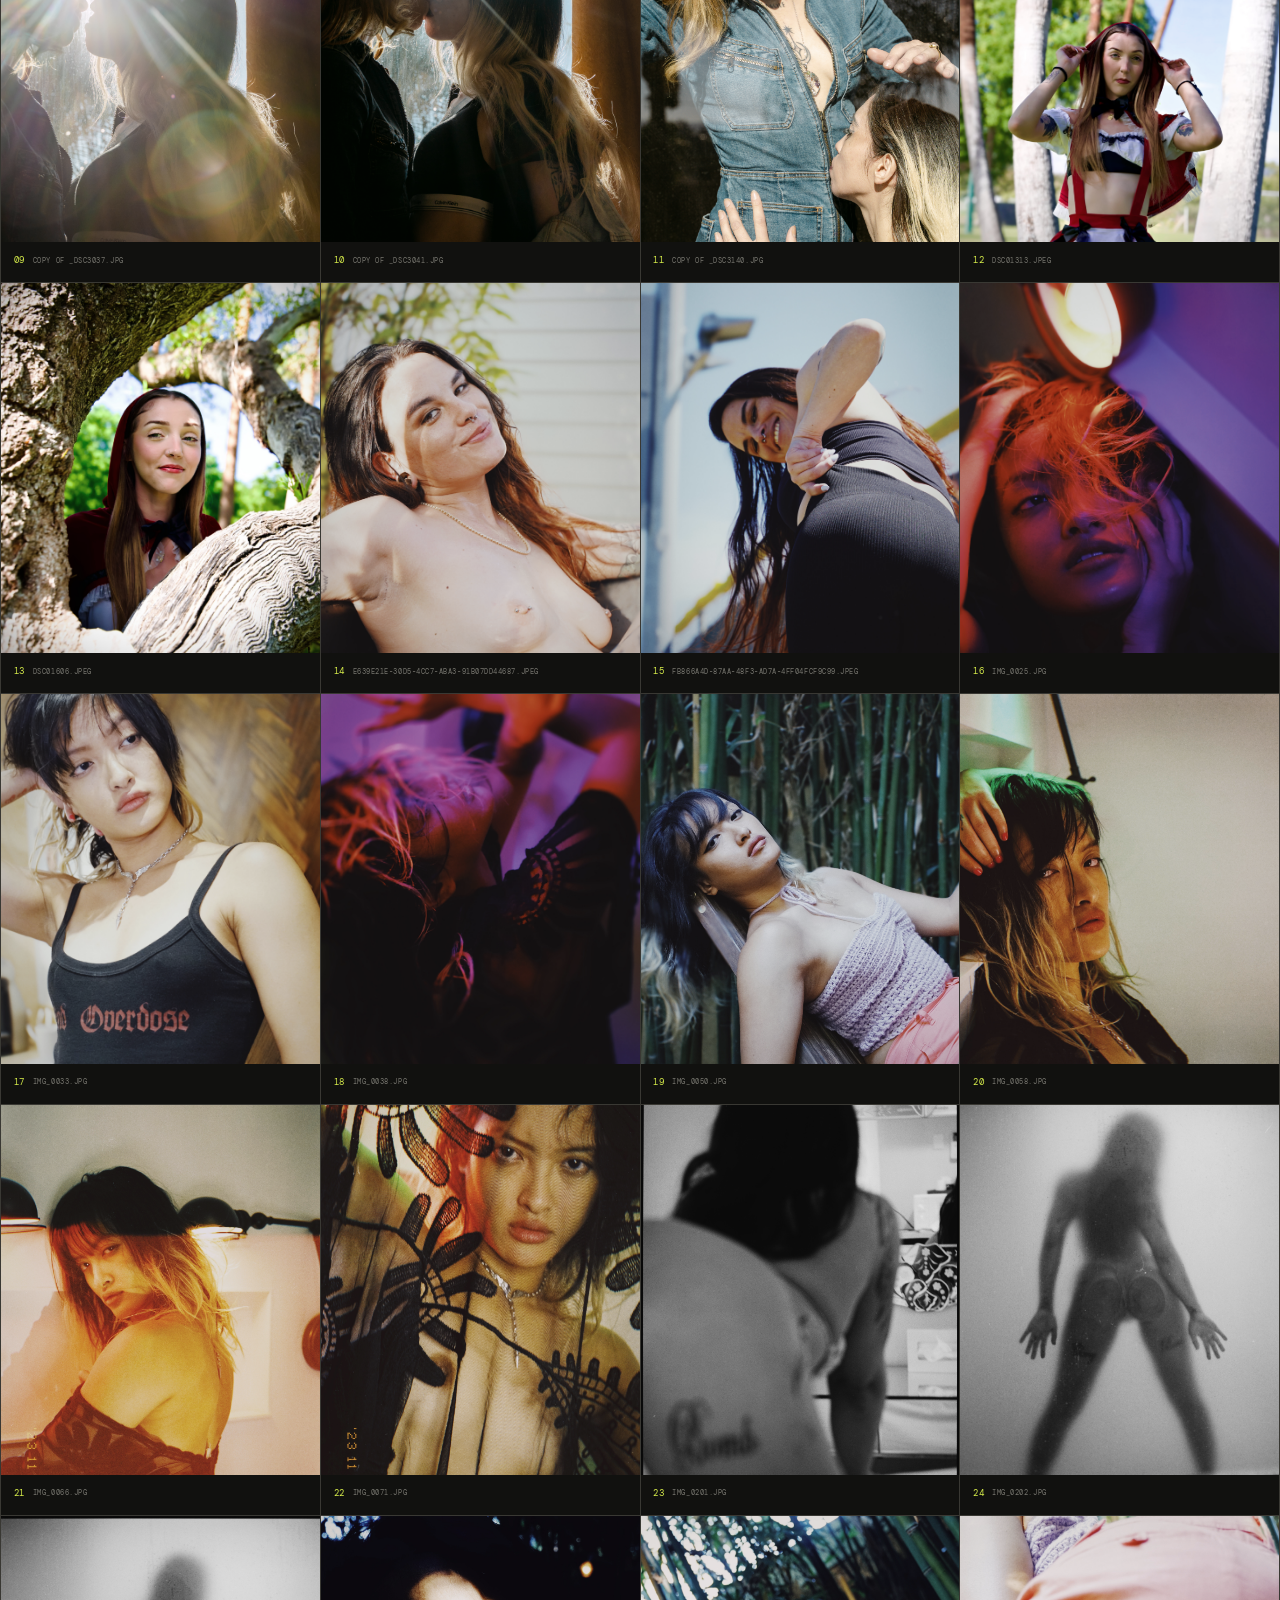
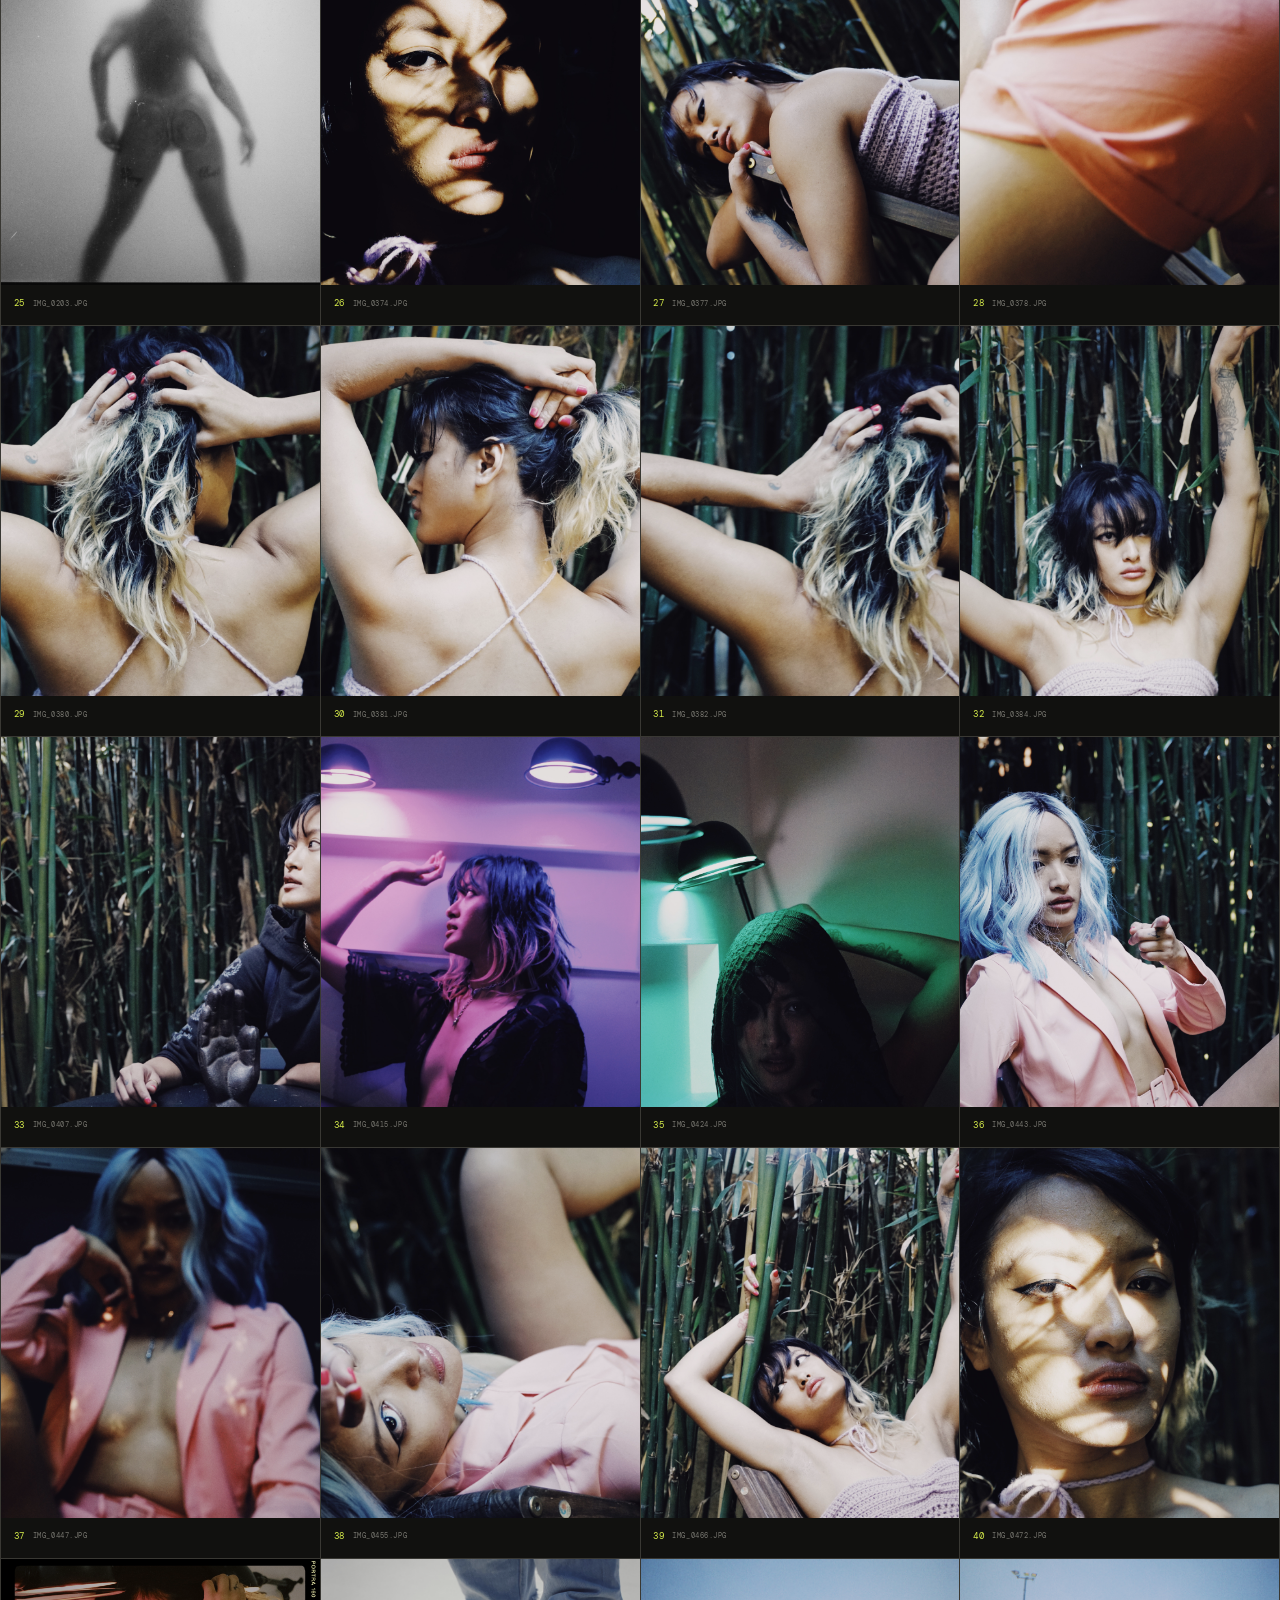
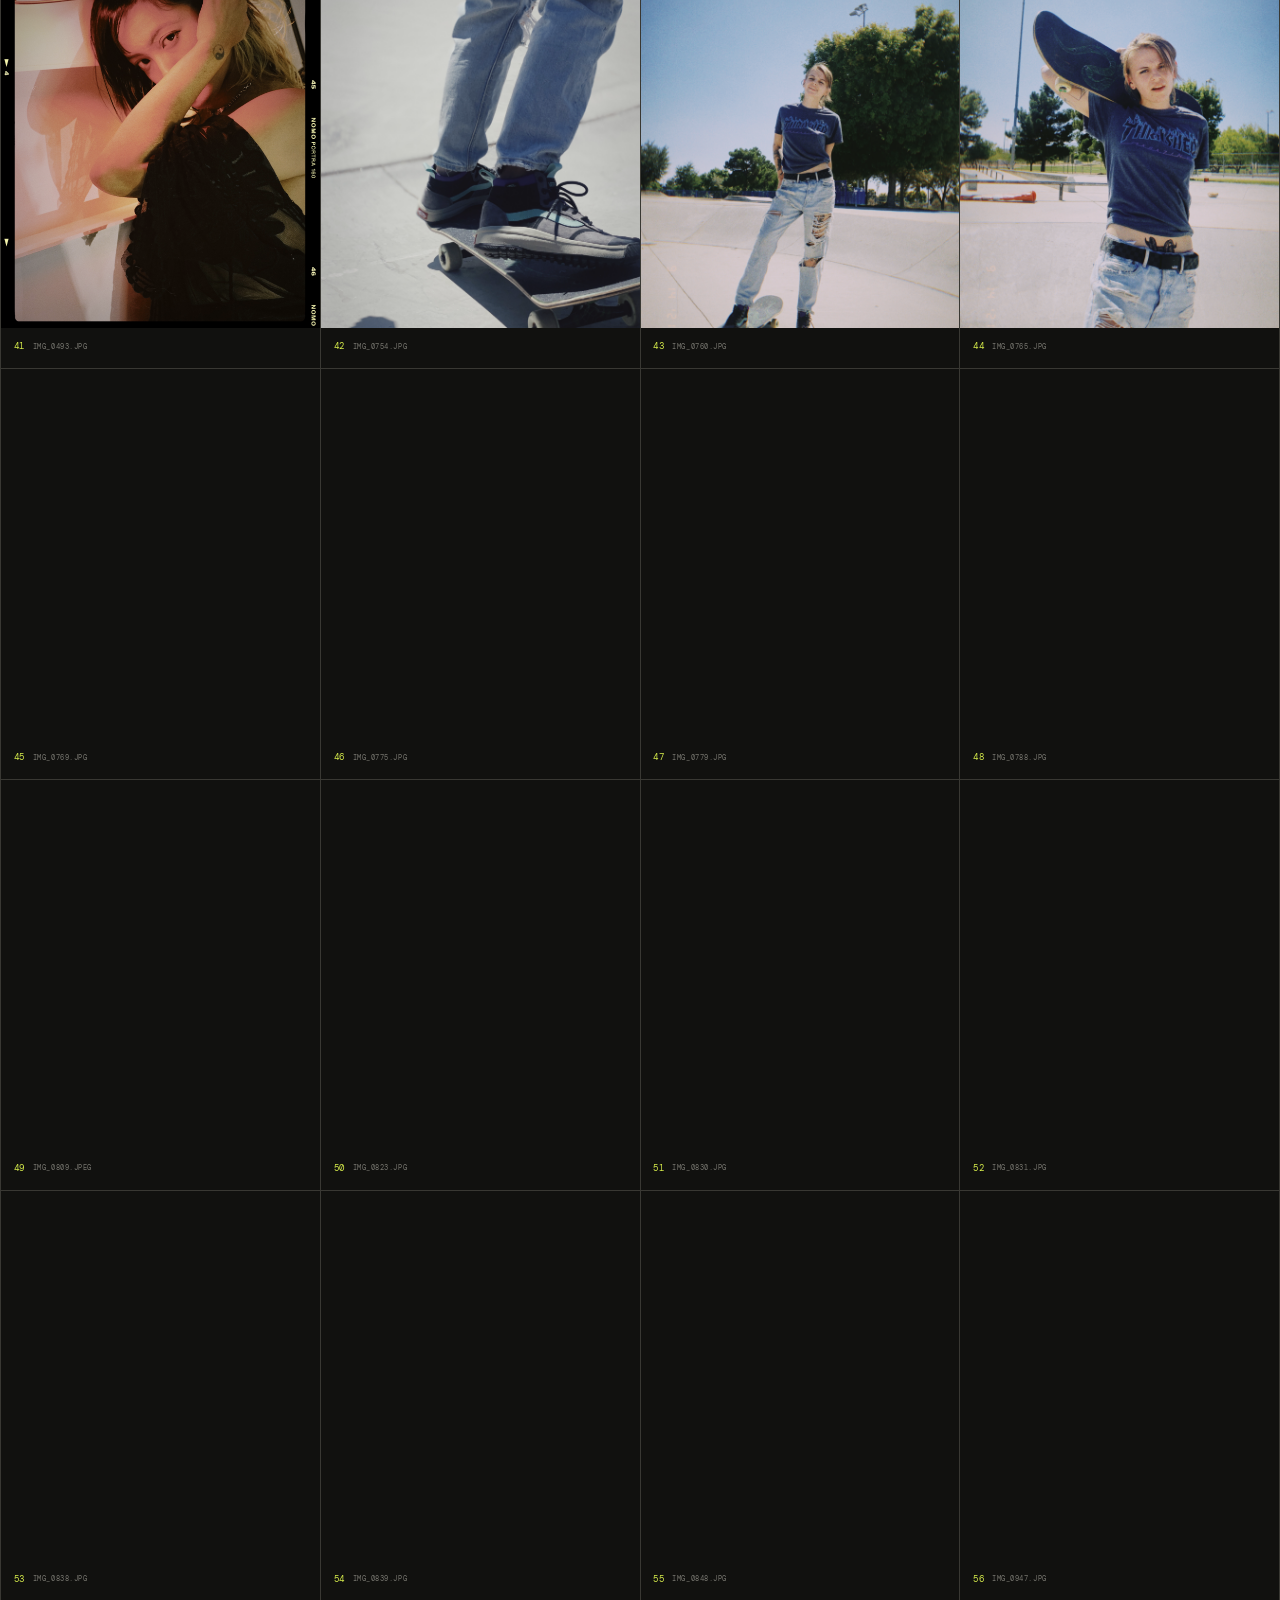
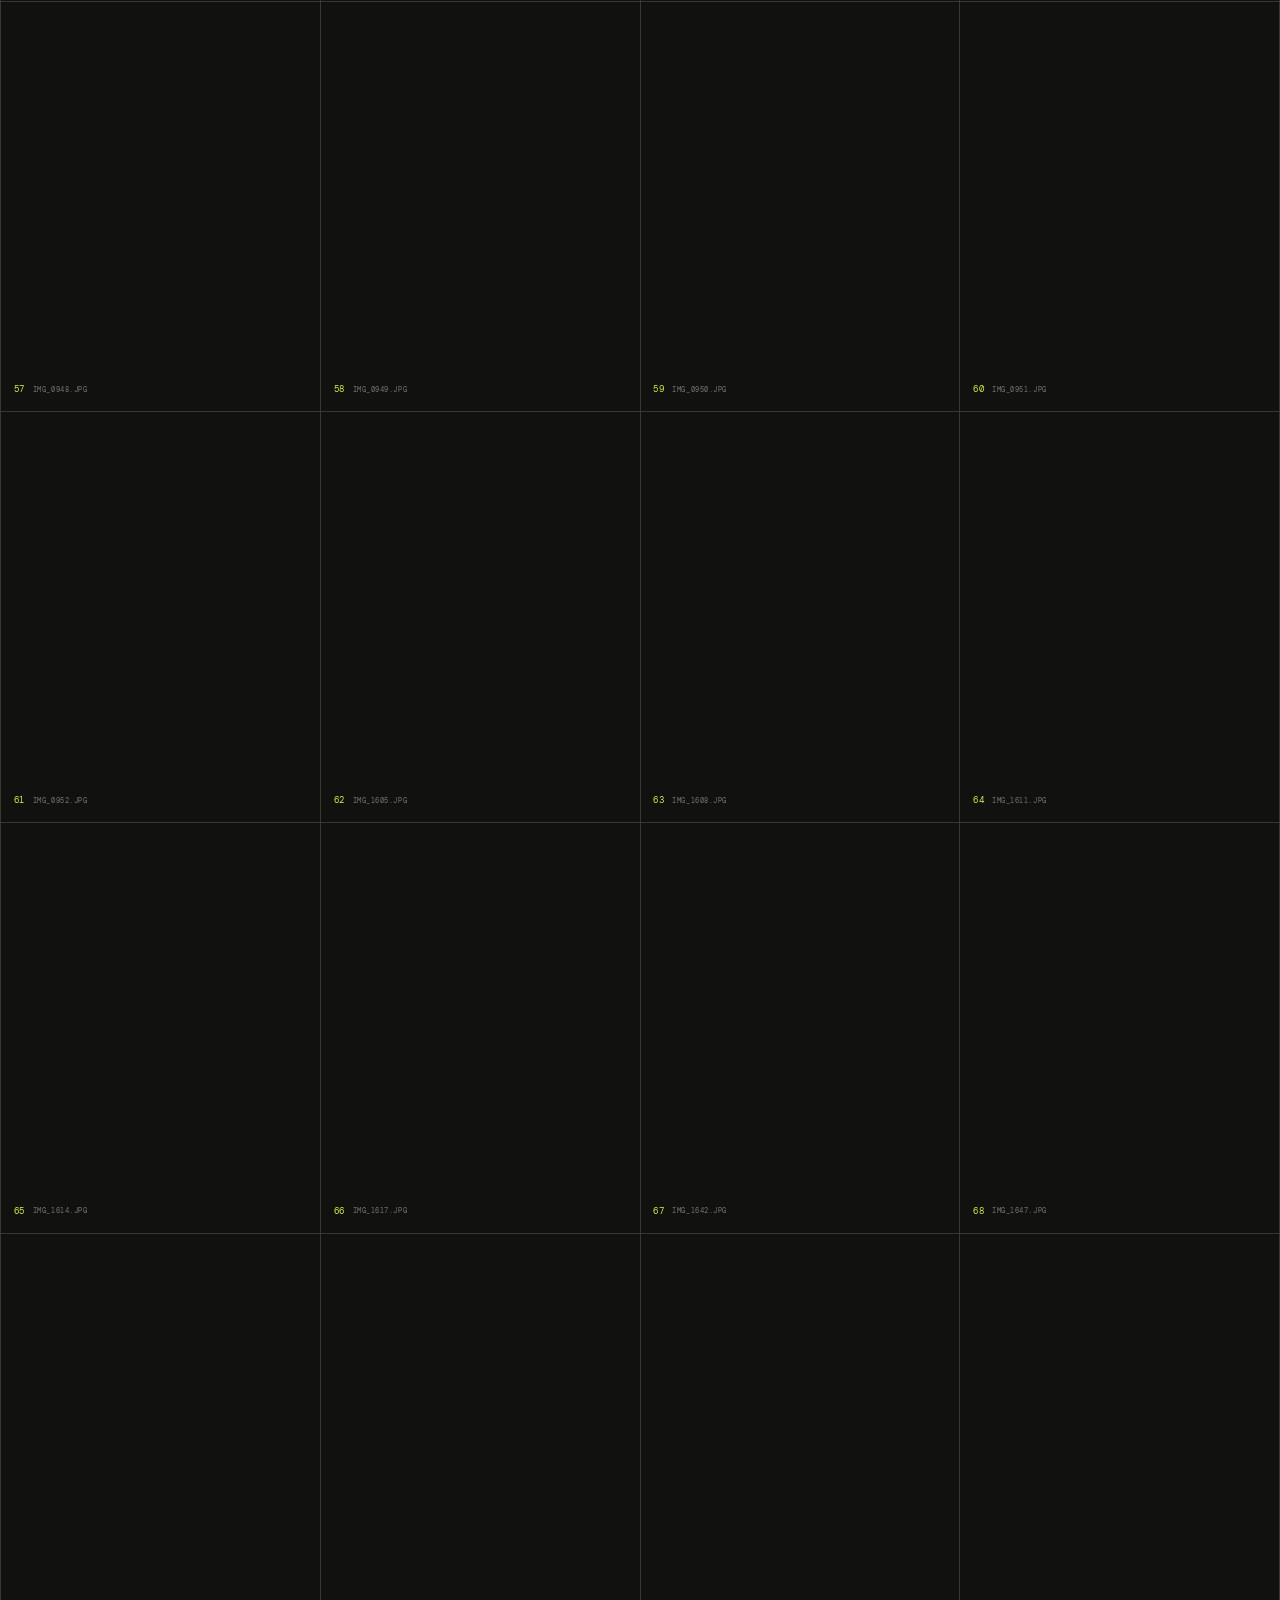
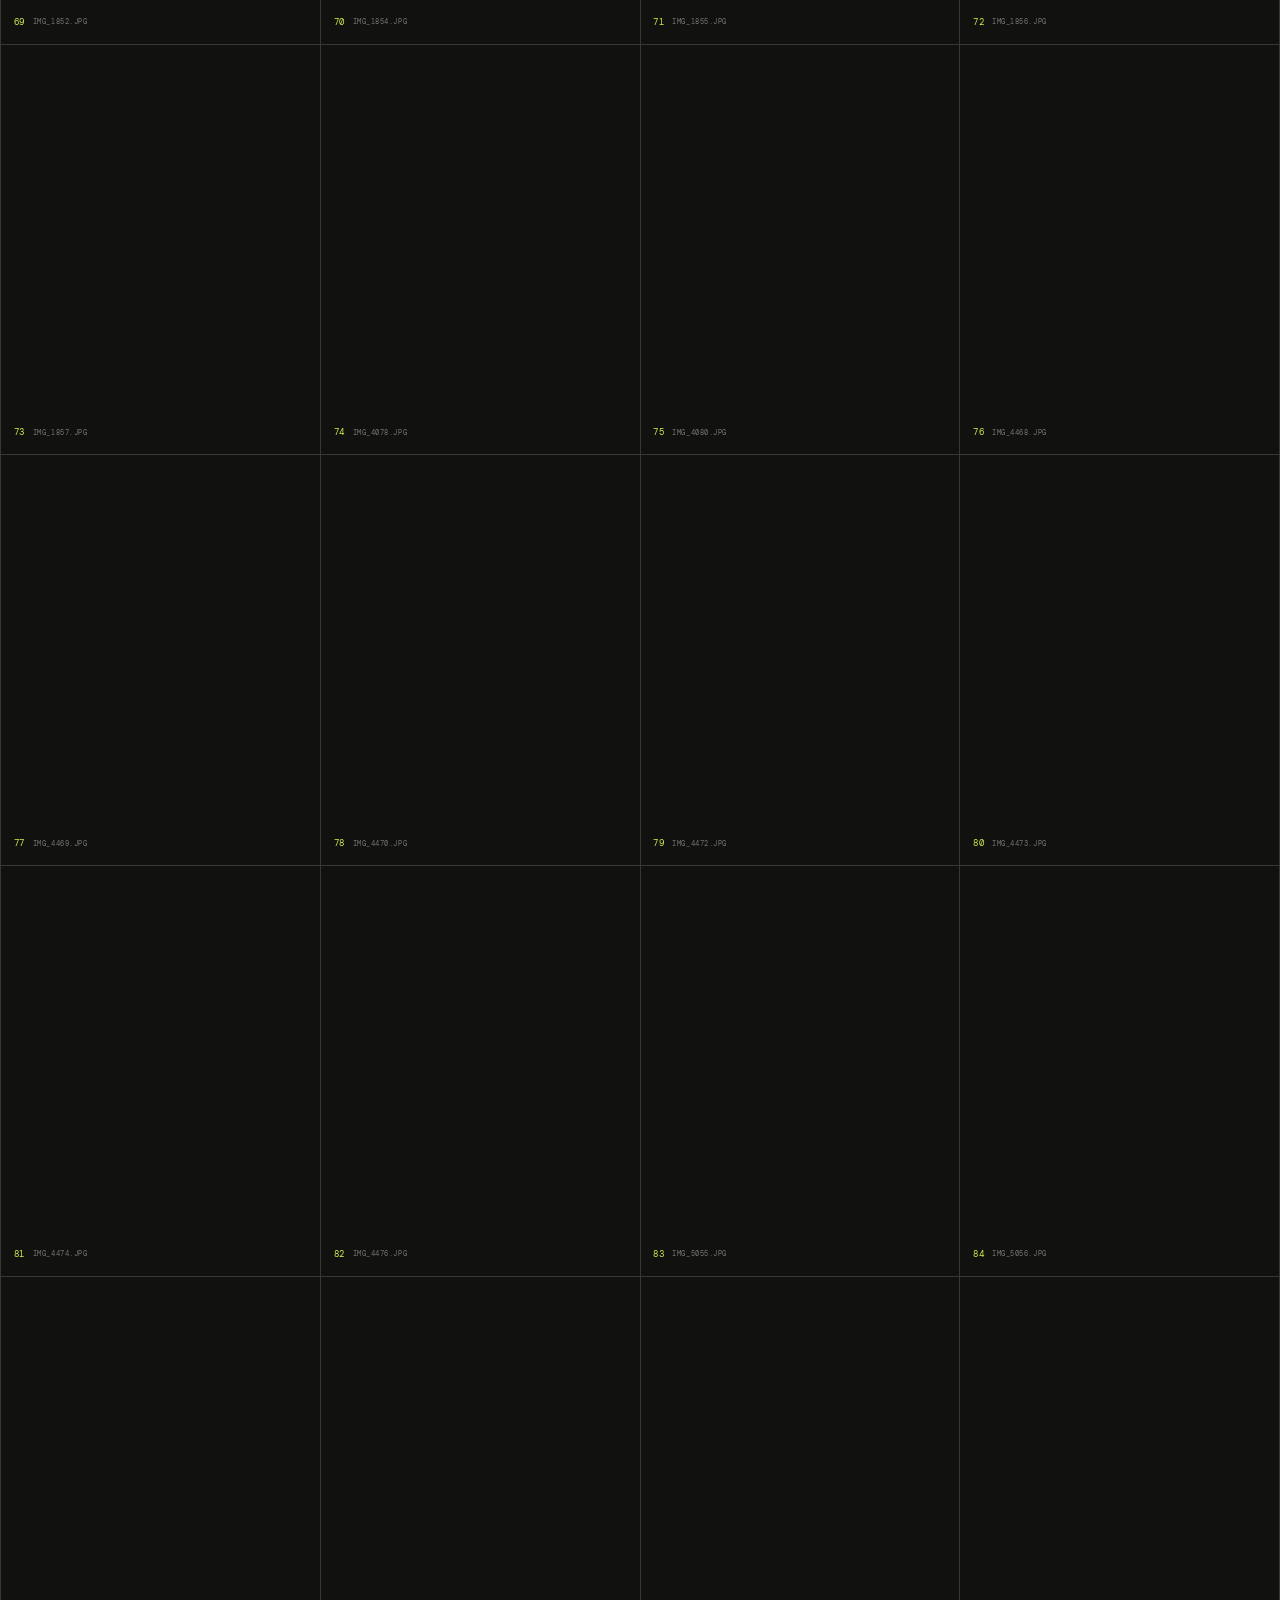
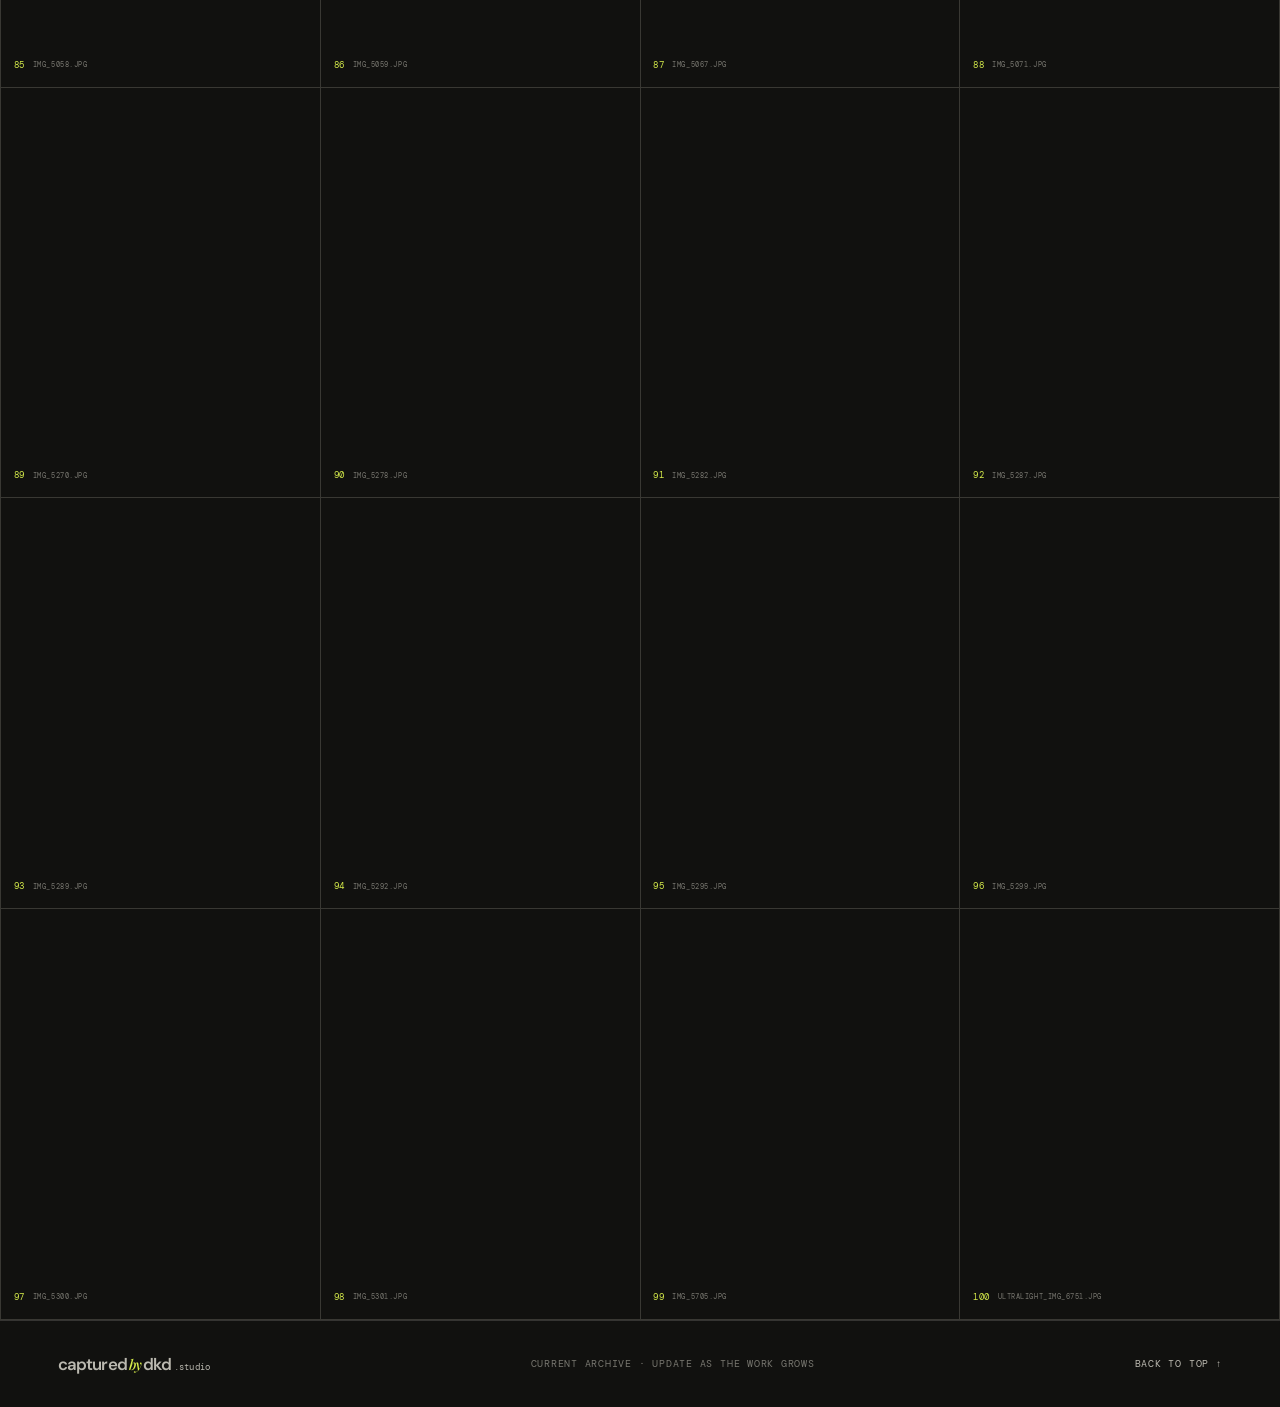
==== commit 6e2b7a20: "Simplify full archive controls Co-authored-by: Copilot App <223556219+Copilot@users.noreply.github.c" ====
--- a/archive.html
+++ b/archive.html
@@ -27,9 +27,7 @@
         <button class="filter-button" data-filter="portrait">Portraits</button>
         <button class="filter-button" data-filter="wide">Wide frames</button>
         <button class="filter-button" data-filter="vertical">Vertical frames</button>
-        <button class="selection-clear" type="button" id="clear-selection">Clear selection</button>
       </section>
-      <div class="selection-bar" aria-live="polite"><strong id="selection-count">0 assigned</strong><span>Use “Assign to…” on any image to choose the exact homepage slot it should replace.</span><div id="slot-assignments"></div></div>
       <section id="archive-grid" class="archive-grid" aria-live="polite"></section>
     </main>
     <footer class="site-footer"><a class="wordmark" href="index.html"><span>captured</span><em>by</em><span>dkd</span><b>.studio</b></a><span class="archive-footer-note">Current archive · update as the work grows</span><a class="back-top" href="#">Back to top ↑</a></footer>
--- a/styles.css
+++ b/styles.css
@@ -11,6 +11,30 @@
 @media(prefers-reduced-motion:reduce){html{scroll-behavior:auto}*,*::before,*::after{animation-duration:.01ms!important;transition-duration:.01ms!important}}
 
 .archive-page{background:var(--ink);color:var(--paper)}.archive-header{position:relative;mix-blend-mode:normal}.archive-back{font:.65rem var(--mono);letter-spacing:.08em;text-transform:uppercase;color:#b7b6af}.archive-back:hover,.archive-back:focus-visible{color:var(--acid)}.archive-intro{padding:7rem 9vw 4rem;border-top:1px solid rgba(238,236,230,.16)}.archive-intro h1{max-width:45rem;margin-bottom:1.6rem}.archive-intro>p:last-child{max-width:28rem;color:#bbb9b0;line-height:1.5}.archive-controls{display:flex;gap:.55rem;flex-wrap:wrap;padding:0 9vw 1.5rem;border-bottom:1px solid rgba(238,236,230,.16)}.filter-button,.selection-clear{border:1px solid #52514c;background:transparent;color:#aaa9a1;padding:.7rem .85rem;font:.62rem var(--mono);letter-spacing:.08em;text-transform:uppercase;cursor:pointer}.filter-button span{color:var(--acid);margin-left:.3rem}.filter-button:hover,.filter-button:focus-visible,.filter-button.is-active{background:var(--acid);border-color:var(--acid);color:var(--ink)}.selection-clear{margin-left:auto;color:#77766f}.selection-clear:hover,.selection-clear:focus-visible{color:var(--paper);border-color:var(--paper)}.selection-bar{display:grid;grid-template-columns:auto 1fr;gap:.35rem 1rem;padding:1rem 9vw;color:#77766f;font:.62rem var(--mono);text-transform:uppercase;letter-spacing:.06em}.selection-bar strong{color:var(--acid);font-weight:500}.selection-bar span{align-self:center}.selection-bar div{grid-column:1/-1;display:flex;gap:1rem;flex-wrap:wrap;color:#77766f}.selection-bar div span{font-size:.56rem}.selection-bar div b{color:var(--paper);font-weight:400}.archive-grid{display:grid;grid-template-columns:repeat(4,1fr);gap:1px;background:#393833;padding:1px}.archive-card{margin:0;background:var(--ink);overflow:hidden}.archive-card.is-selected{outline:2px solid var(--acid);outline-offset:-2px}.archive-card img{display:block;width:100%;aspect-ratio:1/1.16;object-fit:cover;filter:saturate(.8);transition:filter .3s ease,transform .5s ease}.archive-card:hover img{filter:saturate(1);transform:scale(1.025)}.archive-card figcaption{display:grid;grid-template-columns:auto 1fr auto;gap:.5rem;align-items:center;padding:.75rem .8rem 1rem;color:#77766f;font:.56rem var(--mono);text-transform:uppercase;letter-spacing:.06em}.archive-card figcaption span{color:var(--acid)}.archive-card figcaption small{overflow:hidden;text-overflow:ellipsis;white-space:nowrap}.archive-card figcaption select{max-width:7rem;border:1px solid #52514c;background:var(--ink);color:#aaa9a1;padding:.35rem .25rem;font:.52rem var(--mono);text-transform:uppercase;cursor:pointer}.archive-footer-note{color:#77766f;font:.6rem var(--mono);text-transform:uppercase;letter-spacing:.08em}
-.stories-section{background:#d7d4cb}.story-grid{display:grid;grid-template-columns:1.35fr .8fr .8fr;gap:1rem}.story-card{display:flex;flex-direction:column;gap:1rem}.story-card--large{grid-row:span 2}.story-image{min-height:18rem;background-position:center;background-size:cover;filter:saturate(.8);transition:filter .3s ease,transform .5s ease}.story-card--large .story-image{min-height:38rem}.story-card:hover .story-image,.story-card:focus-visible .story-image{filter:saturate(1);transform:translateY(-4px)}.story-image--one{background-image:url("assets/archive/DSC01313.jpeg")}.story-image--two{background-image:url("assets/archive/IMG_0066.JPG")}.story-image--three{background-image:url("assets/archive/IMG_0765.JPG")}.story-card div:last-child{display:grid;gap:.45rem}.story-card span{font:.58rem var(--mono);color:#77766f;text-transform:uppercase;letter-spacing:.08em}.story-card strong{font-size:.95rem;line-height:1.2}.services-section{background:var(--paper)}.service-grid{display:grid;grid-template-columns:repeat(3,1fr);gap:1rem;border-top:1px solid var(--line);border-bottom:1px solid var(--line);margin-top:4rem}.service-grid article{padding:1.5rem 1rem 2rem 0;border-right:1px solid var(--line)}.service-grid article:last-child{border-right:0;padding-left:1rem}.service-grid span{font:.6rem var(--mono);color:var(--red)}.service-grid h3{font-size:1.25rem;letter-spacing:-.04em;margin:2.5rem 0 1rem}.service-grid p{max-width:16rem;color:#65645e;line-height:1.5;font-size:.88rem}.privacy-note{display:flex;justify-content:space-between;gap:2rem;padding-top:1.5rem;font-size:.82rem}.privacy-note strong{font-weight:600}.privacy-note span{max-width:28rem;color:#65645e}.lightbox{position:fixed;inset:0;z-index:30;display:grid;place-items:center;padding:4vw;background:rgba(17,17,15,.96);opacity:0;pointer-events:none;transition:opacity .25s ease}.lightbox.is-open{opacity:1;pointer-events:auto}.lightbox img{max-width:min(90vw,75rem);max-height:88vh;object-fit:contain}.lightbox-close{position:absolute;right:2rem;top:1.25rem;border:0;background:transparent;color:var(--paper);font-size:2.25rem;line-height:1;cursor:pointer}.lightbox-close:hover,.lightbox-close:focus-visible{color:var(--acid)}
+.stories-section{background:#d7d4cb}.story-grid{display:grid;grid-template-columns:1.35fr .8fr .8fr;gap:1rem}.story-card{display:flex;flex-direction:column;gap:1rem}.story-card--large{grid-row:span 2}.story-image{min-height:18rem;background-position:center;background-size:cover;filter:saturate(.8);transition:filter .3s ease,transform .5s ease}.story-card--large .story-image{min-height:38rem}.story-card:hover .story-image,.story-card:focus-visible .story-image{filter:saturate(1);transform:translateY(-4px)}.story-image--one{background-image:url("assets/archive/IMG_5055.JPG")}.story-image--two{background-image:url("assets/archive/IMG_0066.JPG")}.story-image--three{background-image:url("assets/archive/IMG_0765.JPG")}.story-card div:last-child{display:grid;gap:.45rem}.story-card span{font:.58rem var(--mono);color:#77766f;text-transform:uppercase;letter-spacing:.08em}.story-card strong{font-size:.95rem;line-height:1.2}.services-section{background:var(--paper)}.service-grid{display:grid;grid-template-columns:repeat(3,1fr);gap:1rem;border-top:1px solid var(--line);border-bottom:1px solid var(--line);margin-top:4rem}.service-grid article{padding:1.5rem 1rem 2rem 0;border-right:1px solid var(--line)}.service-grid article:last-child{border-right:0;padding-left:1rem}.service-grid span{font:.6rem var(--mono);color:var(--red)}.service-grid h3{font-size:1.25rem;letter-spacing:-.04em;margin:2.5rem 0 1rem}.service-grid p{max-width:16rem;color:#65645e;line-height:1.5;font-size:.88rem}.privacy-note{display:flex;justify-content:space-between;gap:2rem;padding-top:1.5rem;font-size:.82rem}.privacy-note strong{font-weight:600}.privacy-note span{max-width:28rem;color:#65645e}.lightbox{position:fixed;inset:0;z-index:30;display:grid;place-items:center;padding:4vw;background:rgba(17,17,15,.96);opacity:0;pointer-events:none;transition:opacity .25s ease}.lightbox.is-open{opacity:1;pointer-events:auto}.lightbox img{max-width:min(90vw,75rem);max-height:88vh;object-fit:contain}.lightbox-close{position:absolute;right:2rem;top:1.25rem;border:0;background:transparent;color:var(--paper);font-size:2.25rem;line-height:1;cursor:pointer}.lightbox-close:hover,.lightbox-close:focus-visible{color:var(--acid)}
 @media(max-width:800px){.archive-intro{padding:5rem 1.25rem 3rem}.archive-controls{padding:0 1.25rem 1.5rem}.selection-bar{padding:1rem 1.25rem;display:block}.selection-bar span{display:block;margin-top:.5rem}.selection-bar div{margin-top:.7rem;display:grid;gap:.35rem}.archive-grid{grid-template-columns:repeat(2,1fr)}.archive-header{padding:1.25rem}.archive-footer-note{line-height:1.5}.archive-card figcaption{grid-template-columns:1fr auto}.archive-card figcaption span{grid-column:1/-1}.archive-card figcaption small{grid-column:1}.archive-card figcaption select{grid-column:2;grid-row:2;max-width:100%}}
 @media(max-width:800px){.story-grid{display:block}.story-card,.story-card--large{margin-bottom:3rem}.story-image,.story-card--large .story-image{min-height:24rem}.service-grid{display:block;margin-top:2.5rem}.service-grid article,.service-grid article:last-child{border-right:0;border-bottom:1px solid var(--line);padding:1.5rem 0}.service-grid article:last-child{border-bottom:0}.service-grid h3{margin:1rem 0 .75rem}.privacy-note{display:block}.privacy-note span{display:block;margin-top:.75rem}.lightbox{padding:1rem}.lightbox img{max-width:96vw;max-height:82vh}.lightbox-close{right:1rem;top:.7rem}}
+
+.site-nav{gap:.55rem}
+.site-nav a{padding:.62rem .72rem;border:1px solid transparent;transition:color .25s ease,background .25s ease,border-color .25s ease}
+.site-nav a:hover,.site-nav a:focus-visible{color:var(--ink);background:var(--acid);border-color:var(--acid)}
+.site-nav a[href="cumunity-teaser.html"]{color:var(--ink);background:var(--acid);border-color:var(--acid)}
+.site-nav a[href="cumunity-teaser.html"]:hover,.site-nav a[href="cumunity-teaser.html"]:focus-visible{background:#efff82}
+.menu-toggle{background:var(--acid);padding:.6rem .72rem;color:var(--ink);border:0}
+.cumunity-teaser-strip{display:grid;grid-template-columns:1.1fr .9fr;gap:3rem;align-items:end;padding:4.5rem 9vw;background:var(--acid);color:var(--ink)}
+.cumunity-teaser-strip h2{max-width:12ch;font-size:clamp(2.4rem,4.7vw,5rem)}
+.cumunity-teaser-strip__action{max-width:28rem}
+.cumunity-teaser-strip__action p{line-height:1.5}
+.button-acid{background:var(--ink);color:var(--acid)}
+.button-acid:hover,.button-acid:focus-visible{background:#25251f;color:var(--acid)}
+.cumunity-teaser-devices{grid-column:1 / -1;display:flex;align-items:end;justify-content:center;gap:2rem;margin-top:1rem;padding-top:1rem}
+.cumunity-device{position:relative;overflow:hidden;border:8px solid var(--ink);background:var(--paper);box-shadow:10px 12px 0 rgb(17 17 15 / 20%)}
+.cumunity-device--phone{width:150px;padding:10px 10px 14px;border-radius:22px;transform:rotate(-5deg)}
+.cumunity-device--phone .cumunity-device__top{display:flex;justify-content:space-between;font:.45rem var(--mono);font-weight:700}
+.cumunity-device--phone>strong{display:block;padding:13px 4px 9px;font-size:15px;letter-spacing:-.06em}.cumunity-device--phone>strong span{color:var(--blue)}
+.cumunity-device--phone img{display:block;width:100%;height:145px;object-fit:cover;object-position:center 25%}
+.cumunity-device--phone>small{display:block;padding-top:10px;font:.45rem var(--mono);font-weight:700;letter-spacing:.05em}
+.cumunity-device--desktop{width:min(360px,42vw);padding:10px;border-radius:12px;transform:rotate(3deg)}
+.cumunity-device__bar{display:flex;gap:4px;padding-bottom:9px}.cumunity-device__bar span{width:7px;height:7px;border-radius:50%;background:var(--coral)}.cumunity-device__bar span:nth-child(2){background:var(--acid)}.cumunity-device__bar span:nth-child(3){background:var(--blue)}
+.cumunity-device__screen{display:grid;gap:12px;min-height:145px;padding:20px;background:var(--ink);color:var(--paper)}.cumunity-device__screen b{max-width:8ch;font-size:24px;letter-spacing:-.07em;line-height:.95}.cumunity-device__screen span{color:#b7b6af;font:.55rem var(--mono);text-transform:uppercase;letter-spacing:.06em}.cumunity-device__screen i{justify-self:start;padding:7px 8px;background:var(--acid);color:var(--ink);font:700 .55rem var(--mono);font-style:normal}
+@media(max-width:800px){.site-nav{gap:.7rem}.site-nav a{width:100%;padding:.9rem 0;border:0;border-bottom:1px solid rgba(238,236,230,.24)}.site-nav a[href="cumunity-teaser.html"]{padding:.9rem;color:var(--ink);background:var(--acid);border:0}.cumunity-teaser-strip{display:block;padding:4rem 1.25rem}.cumunity-teaser-strip__action{margin-top:2rem}.cumunity-teaser-devices{justify-content:flex-start;gap:1rem;margin-top:2.5rem}.cumunity-device--desktop{width:calc(100% - 112px)}}
